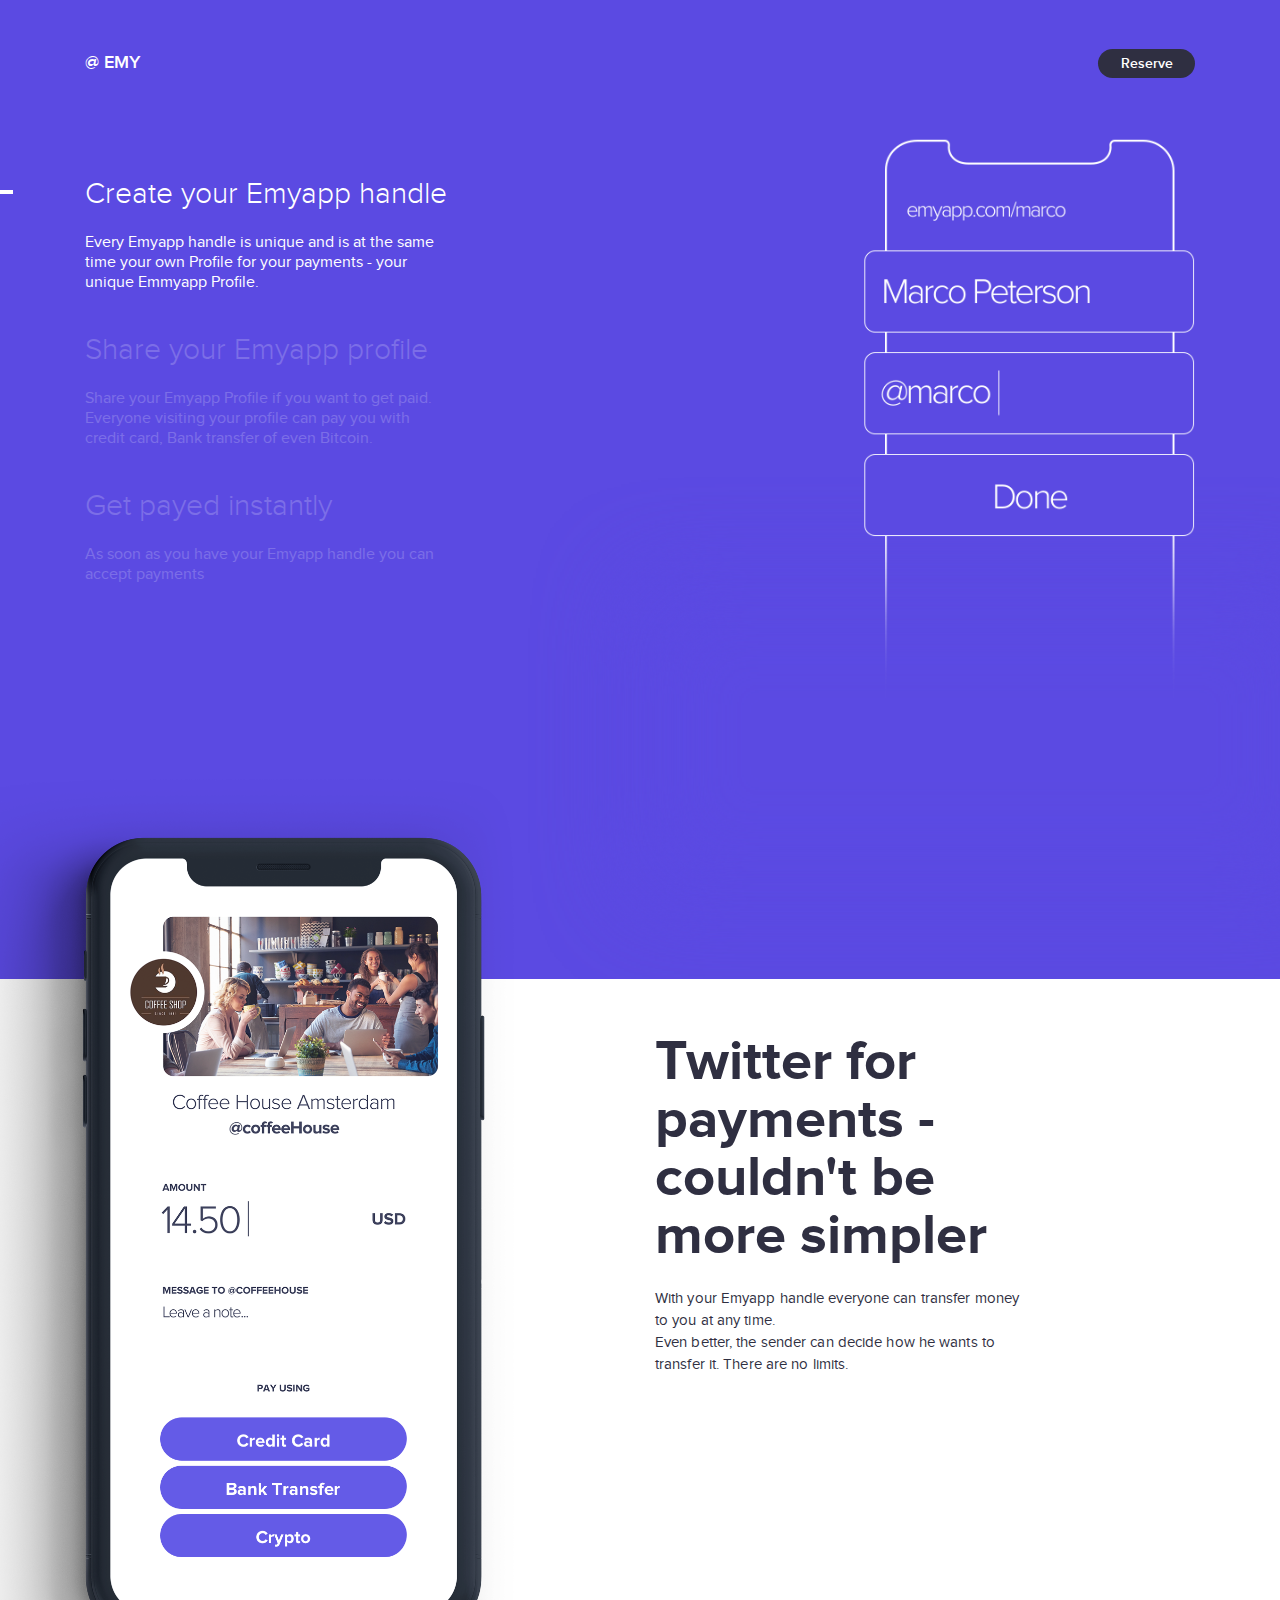
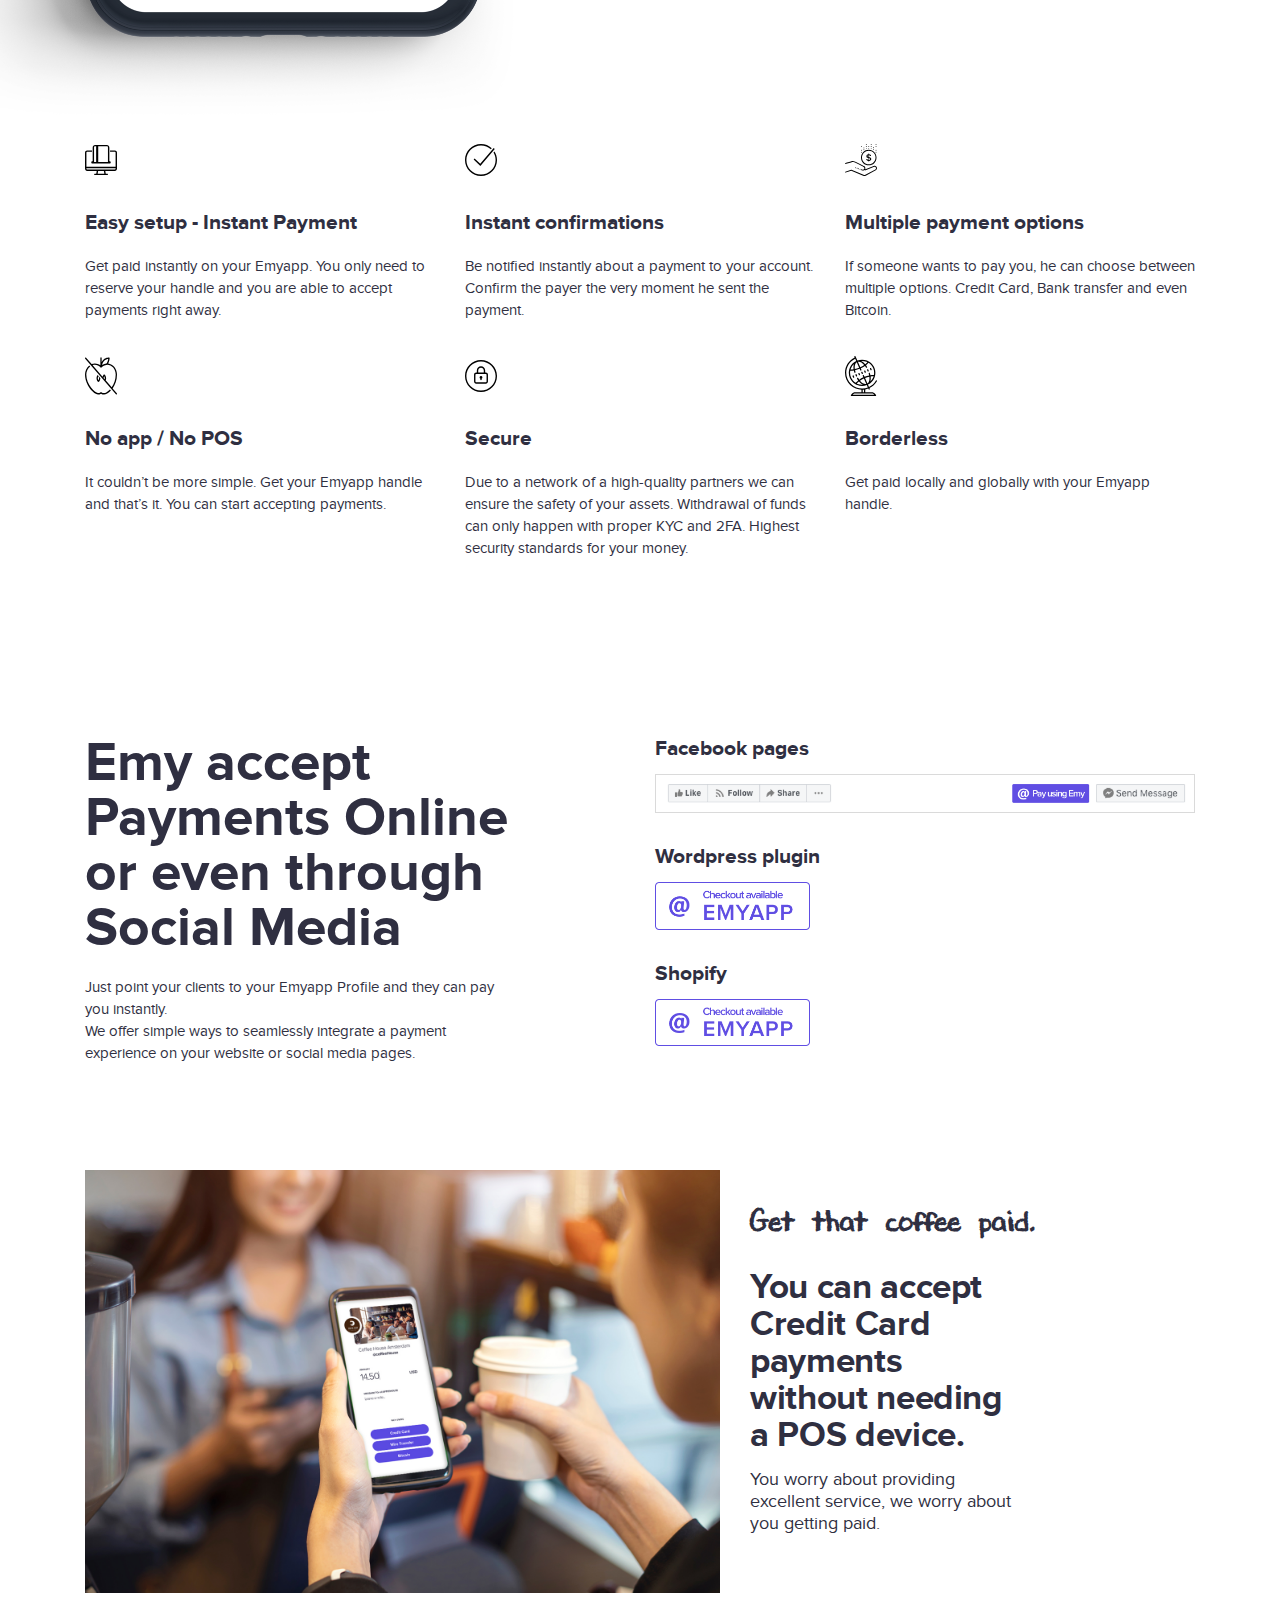
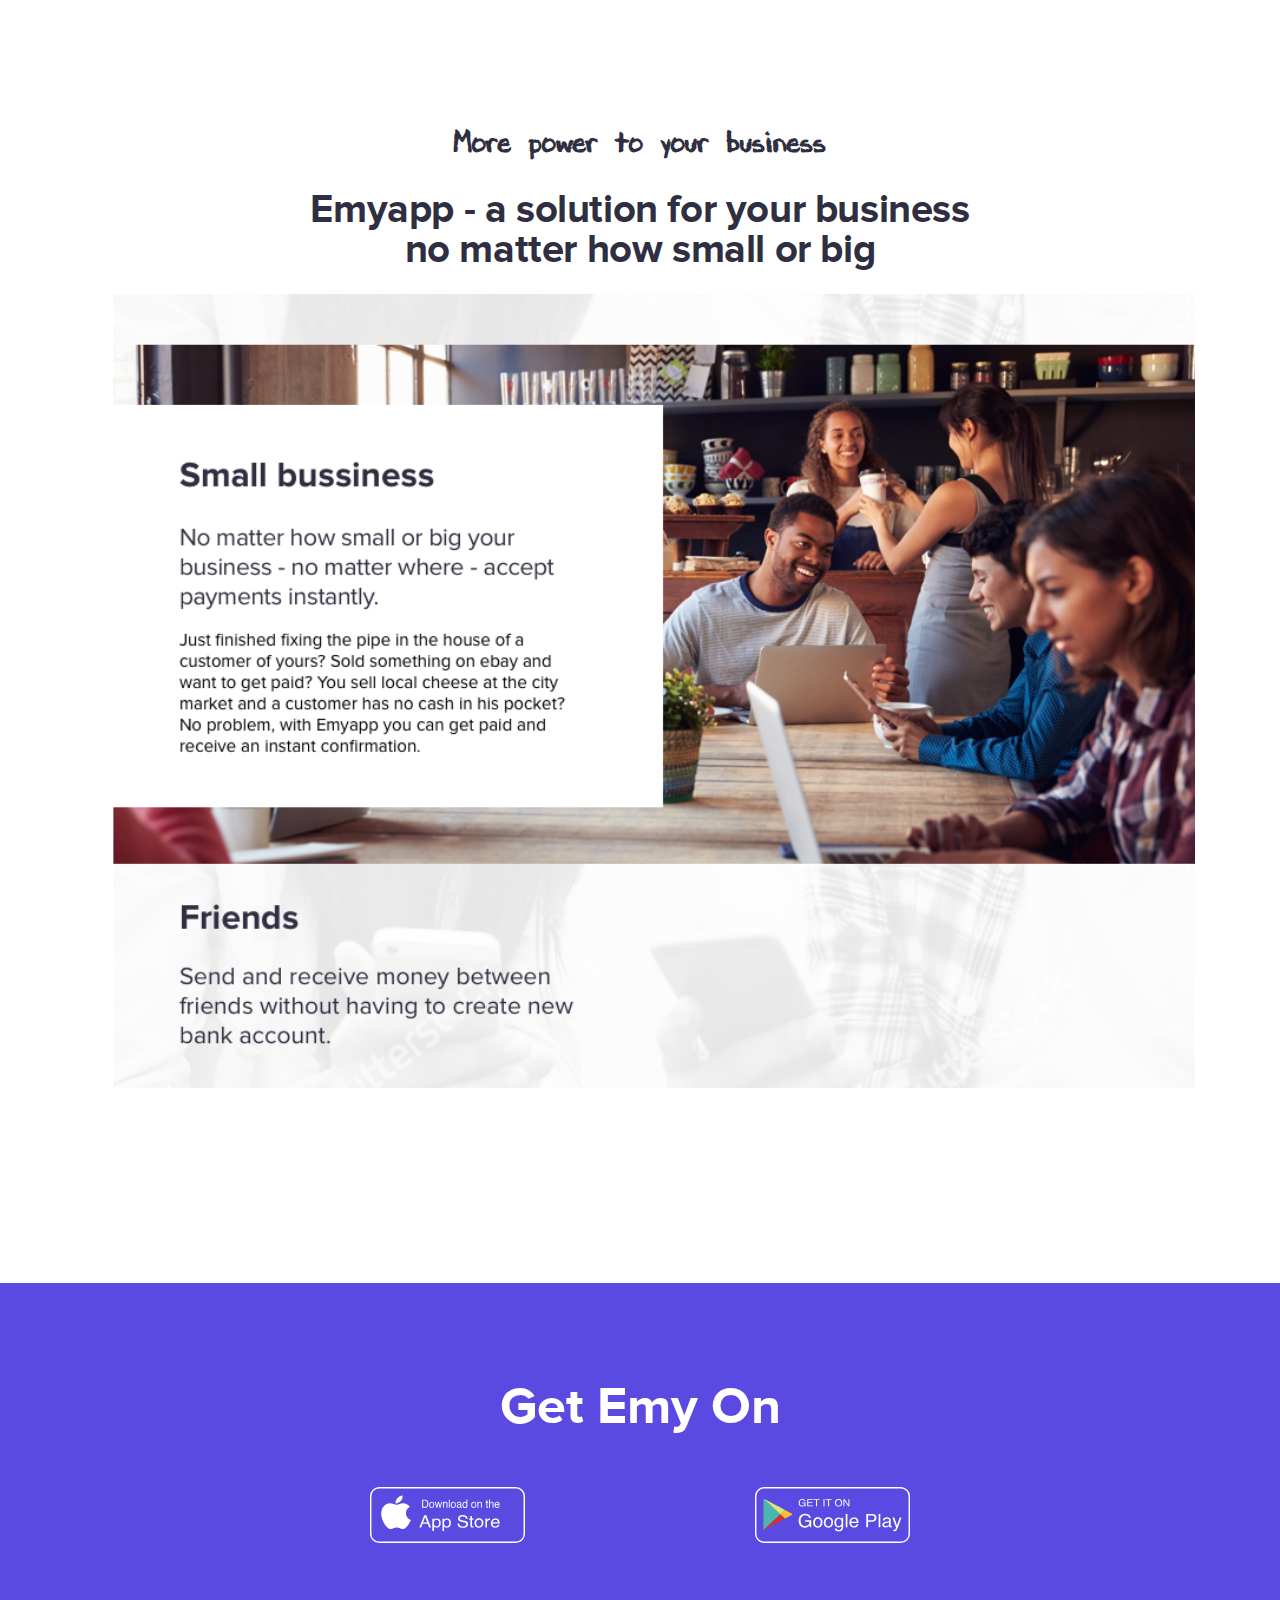
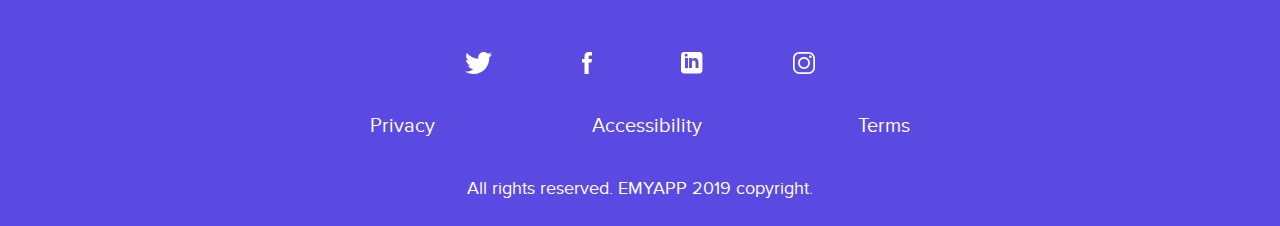
==== main.html @ 805369b5 "init" ====
<!DOCTYPE html>
<html lang="en">
  <head>
    <meta charset="UTF-8" />
    <meta name="viewport" content="width=device-width, initial-scale=1.0" />
    <meta http-equiv="X-UA-Compatible" content="ie=edge" />
    <title>Document</title>
    <link rel="stylesheet" href="./assets/css/bootstrap.min.css" />
    <link rel="stylesheet" href="./assets/css/style.css" />
  </head>

  <body>
    <!-- slider-section -->
    <section class="container-fluid slider-section">
      <div class="container screens">
        <div class="row ">
          <div class="col-12 index-nav">
            <h5>@ EMY</h5>
            <a href="./signup.html" class="reserve-index-btn">Reserve</a>
          </div>
        </div>
        <!-- small screen -->
        <div class="row screen-2 d-flex d-md-none">
          <div class="col-12">
            <div class="text-box box-active">
              <h2>Share your Emyapp profile</h2>
              <p>
                Share your Emyapp Profile if you want to get paid. Everyone
                visiting your profile can pay you with credit card, Bank
                transfer of even Bitcoin.
              </p>
            </div>
            <div class="col-8 offset-2 small-img">
              <img
                src="./assets/media/tablet/images/landigpage_3.png"
                alt="emy phone"
              />
            </div>
            <div class="text-box img-divider">
              <h2>Get payed instantly</h2>
              <p>
                As soon as you have your Emyapp handle you can accept payments
              </p>
            </div>
          </div>
        </div>
        <!-- large screen -->
        <div class="row screen-2 d-none d-md-flex">
          <div class="col-md-8 col-lg-7">
            <div class="text-box box-active">
              <h2>Create your Emyapp handle</h2>
              <p>
                Every Emyapp handle is unique and is at the same time your own
                Profile for your payments - your unique Emmyapp Profile.
              </p>
            </div>
            <div class="text-box">
              <h2>Share your Emyapp profile</h2>
              <p>
                Share your Emyapp Profile if you want to get paid. Everyone
                visiting your profile can pay you with credit card, Bank
                transfer of even Bitcoin.
              </p>
            </div>
            <div class="text-box">
              <h2>Get payed instantly</h2>
              <p>
                As soon as you have your Emyapp handle you can accept payments
              </p>
            </div>
          </div>
          <div class="col-md-4 col-lg-5">
            <!-- src="./assets/media/desktop/images/landingpage_6.png"  992px-->
            <picture>
              <source
                srcset="./assets/media/tablet/images/landigpage_3.png"
                media="(max-width: 922px)"
              />
              <img
                class="img-fluid"
                src="./assets/media/desktop/images/landingpage_3.png"
                alt="emy phone"
              />
            </picture>
          </div>
        </div>
      </div>
    </section>
    <!-- twitter-payments -->
    <section class="container twitter-payments">
      <div class="row">
        <div class="col-12 col-sm-3 offset-sm-5  col-lg-6 offset-lg-6">
          <h2>Twitter for payments - couldn't be more simpler</h2>
        </div>
      </div>
      <div class="row">
        <!-- <div class="col-4 col-md-3  col-lg-6"> -->
        <div class="col-4 col-sm-5  col-lg-6">
          <!-- <img src="./assets/media/mobile/images/mobile.png" alt="" sizes="" srcset=""> -->

          <picture>
            <source
              srcset="./assets/media/mobile/images/mobile.png"
              media="(max-width: 576px)"
            />
            <source
              srcset="./assets/media/tablet/images/mobile.png "
              media="(max-width: 922px)"
            />
            <img
              src="./assets/media/desktop/images/mobile.png"
              alt="mobile phone"
            />
          </picture>
        </div>
        <!-- <div class="col-8 col-sm-3  col-lg-5"> -->
        <div class="col-8 col-sm-5  col-lg-5">
          <p>
            With your Emyapp handle everyone can transfer money to you at any
            time. <br />
            Even better, the sender can decide how he wants to transfer it.
            There are no limits.
          </p>
        </div>
      </div>
    </section>
    <!-- icons-section -->
    <section class="container icons-section">
      <div class="row">
        <div class="col-12 col-md-6 col-lg-4 icons-box">
          <img
            src="./assets/media/mobile/icons/icons8-online_payment.svg"
            alt=""
          />
          <h3>Easy setup - Instant Payment</h3>
          <p>
            Get paid instantly on your Emyapp. You only need to reserve your
            handle and you are able to accept payments right away.
          </p>
        </div>

        <div class="col-12 col-md-6 col-lg-4 icons-box">
          <img src="./assets/media/mobile/icons/icons8-checked.svg" alt="" />
          <h3>Instant confirmations</h3>
          <p>
            Be notified instantly about a payment to your account. Confirm the
            payer the very moment he sent the payment.
          </p>
        </div>

        <div class="col-12 col-md-6 col-lg-4 icons-box">
          <img
            src="./assets/media/mobile/icons/icons8-receive_change.svg"
            alt=""
          />
          <h3>Multiple payment options</h3>
          <p>
            If someone wants to pay you, he can choose between multiple options.
            Credit Card, Bank transfer and even Bitcoin.
          </p>
        </div>

        <div class="col-12 col-md-6 col-lg-4 icons-box">
          <img src="./assets/media/mobile/icons/icons8-no_apple.svg" alt="" />
          <h3>No app / No POS</h3>
          <p>
            It couldn’t be more simple. Get your Emyapp handle and that’s it.
            You can start accepting payments.
          </p>
        </div>

        <div class="col-12 col-md-6 col-lg-4 icons-box">
          <img src="./assets/media/mobile/icons/icons8-private2.svg" alt="" />
          <h3>Secure</h3>
          <p>
            Due to a network of a high-quality partners we can ensure the safety
            of your assets. Withdrawal of funds can only happen with proper KYC
            and 2FA. Highest security standards for your money.
          </p>
        </div>

        <div class="col-12 col-md-6 col-lg-4 icons-box">
          <img
            src="./assets/media/mobile/icons/icons8-geography_filled.svg"
            alt=""
          />
          <h3>Borderless</h3>
          <p>
            Get paid locally and globally with your Emyapp handle.
          </p>
        </div>
      </div>
    </section>
    <!-- online-payments -->
    <section class="container online-payments">
      <div class="row">
        <div class="col-12 col-sm-6">
          <h2>Emy accept Payments Online or even through Social Media</h2>
          <p>
            Just point your clients to your Emyapp Profile and they can pay you
            instantly.<br />
            We offer simple ways to seamlessly integrate a payment experience on
            your website or social media pages.
          </p>
        </div>
        <div class="col-12 col-sm-6">
          <h3>Facebook pages</h3>
          <picture>
            <source
              srcset="./assets/media/mobile/images/facebook-pages.png"
              media="(max-width: 576px)"
            />
            <source
              srcset="./assets/media/tablet/images/facebook-pages.png"
              media="(max-width: 922px)"
            />
            <img
              class="img-fluid"
              src="./assets/media/desktop/images/facebook-pages.png"
              alt="emmyapp facebook"
            />
          </picture>
          <h3>Wordpress plugin</h3>
          <img
            class="emyapp-checkout"
            src="./assets/media/mobile/icons/EMYAPP.png"
            alt="emyapp checkout available"
          />
          <h3>Shopify</h3>
          <img
            class="emyapp-checkout"
            src="./assets/media/mobile/icons/EMYAPP.png"
            alt="emyapp checkout available"
          />
        </div>
      </div>
    </section>
    <!-- pay-coffee -->
    <section class="container pay-coffee">
      <div class="row">
        <div class="col-12 col-md-7 order-2">
          <picture>
            <source
              srcset="./assets/media/mobile/images/get_that_coffee_paid.png"
              media="(max-width: 576px)"
            />
            <source
              srcset="./assets/media/tablet/images/get_coffee_paid.png"
              media="(max-width: 922px)"
            />
            <img
              src="./assets/media/desktop/images/get_coffee_paid.png"
              alt="mobile phone"
            />
          </picture>
        </div>
        <div class="col-12 col-md-5 d-flex order-md-2">
          <span>
            <h4>Get that coffee paid.</h4>
            <h2>
              You can accept Credit Card payments without needing a POS device.
            </h2>
            <p>
              You worry about providing excellent service, we worry about you
              getting paid.
            </p>
          </span>
        </div>
      </div>
    </section>
    <!-- business-solution -->
    <section class="container business-solution">
      <div class="row">
        <div class="col-12">
          <h4>More power to your business</h4>
          <h2>
            Emyapp - a solution for your<span> business </span>no matter how
            small or big
          </h2>

          <picture>
            <source
              srcset="./assets/media/mobile/images/friends.png"
              media="(max-width: 576px)"
            />
            <source
              srcset="./assets/media/tablet/images/friends.png "
              media="(max-width: 922px)"
            />
            <img
              src="./assets/media/desktop/images/friends.png"
              alt="business solution"
            />
          </picture>
        </div>
      </div>
    </section>
    <!-- footer -->
    <footer class="container-fluid">
      <div class="container">
        <div class="row justify-content-center">
          <h3>Get Emy On</h3>
        </div>

        <div class="row">
          <div
            class="col-12 col-sm-6 offset-sm-3 d-flex justify-content-between store-icons"
          >
            <a href="#"
              ><img
                src="./assets/media/mobile/icons/app_store.svg"
                alt="app store"
              />
            </a>
            <a href="">
              <img
                src="./assets/media/mobile/icons/google_play.svg"
                alt="app store"
              />
            </a>
          </div>
        </div>

        <div class="row">
          <div
            class="col-8 offset-2 col-sm-4 offset-sm-4 d-flex justify-content-between social-icons"
          >
            <a href="#">
              <img
                src="./assets/media/mobile/icons/icons8-twitter.svg"
                alt="twitter"
              />
            </a>
            <a href="#">
              <img
                src="./assets/media/mobile/icons/icons8-facebook.svg"
                alt="facebook"
              />
            </a>
            <a href="#">
              <img
                src="./assets/media/mobile/icons/icons8-linkedin.svg"
                alt="linkedin"
              />
            </a>
            <a href="#">
              <img
                src="./assets/media/mobile/icons/icons8-instagram_new.svg"
                alt="instagram"
              />
            </a>
          </div>
        </div>

        <div class="row">
          <div
            class="col-12 col-sm-6 offset-sm-3 d-flex justify-content-between privacy-terms"
          >
            <a href="#">Privacy</a>
            <a href="#">Accessibility</a>
            <a href="#">Terms</a>
          </div>
        </div>

        <div class="row justify-content-center">
          <p>All rights reserved. EMYAPP 2019 copyright.</p>
        </div>
      </div>
    </footer>
    <script
      src="https://code.jquery.com/jquery-3.4.0.min.js"
      integrity="sha256-BJeo0qm959uMBGb65z40ejJYGSgR7REI4+CW1fNKwOg="
      crossorigin="anonymous"
    ></script>
    <script src="./assets/js/bootstrap.min.js"></script>
    <!-- <script src="./assets/js/main.js"></script> -->
  </body>
</html>
---- assets/css/style.css ----
@import url(../fonts/fonts-all/fonts.css);
@import url(../fonts/icon-fonts/icons.css);
*,
*::after,
*::before {
  padding: 0;
  margin: 0;
  box-sizing: border-box; }

p,
h2,
h3,
h4 {
  padding: 0;
  margin: 0; }

html {
  font-size: 62.5%; }

body {
  font-family: "proxima_nova", Arial, sans-serif;
  color: #2F2F41; }

input:focus,
select:focus,
textarea:focus,
button:focus {
  outline: none; }

h1 {
  font-weight: bold; }

h2 {
  font-size: 2.4rem;
  font-weight: bold;
  line-height: 2.6rem; }

h4 {
  font-family: "djb_chalk_it_up";
  font-size: 2rem;
  line-height: 2.8rem;
  text-align: center;
  margin-bottom: 2rem;
  font-weight: bold; }

h5 {
  font-weight: bold; }

a {
  color: #ffffff;
  transition: 0.3s ease-in-out; }
  a:hover {
    text-decoration: none;
    color: #2F2F41; }

.slider-section {
  background-color: #5B4AE2;
  overflow: hidden; }
  .slider-section .index-nav {
    display: flex;
    justify-content: space-between;
    align-items: baseline; }
  .slider-section .reserve-index-btn {
    height: 2.5rem;
    width: 9.5rem;
    display: flex;
    font-size: 1.4rem;
    font-weight: 500;
    line-height: 1.7rem;
    padding: 0.4rem 2.2rem;
    border-radius: 3.4rem;
    background-color: #2F2F41;
    transition: 0.3s ease-in-out; }
    .slider-section .reserve-index-btn:hover {
      color: #2F2F41;
      background-color: #ffffff;
      transform: scale(1.1);
      -webkit-box-shadow: 5px 5px 5px 0px rgba(0, 0, 0, 0.75);
      -moz-box-shadow: 5px 5px 5px 0px rgba(0, 0, 0, 0.75);
      box-shadow: 5px 5px 5px 0px rgba(0, 0, 0, 0.75); }
  .slider-section .screens .screen-2 {
    padding-top: 9.4rem;
    padding-bottom: 12.6rem; }
    .slider-section .screens .screen-2 .small-img img {
      transform: scale(1.5) translateY(7rem) translateX(-20%); }

.twitter-payments {
  padding-top: 3.4rem;
  padding-bottom: 8.1rem; }
  .twitter-payments h2 {
    width: 27.8rem;
    padding-bottom: 1.8rem; }
  .twitter-payments img {
    width: 100%;
    height: auto; }
  .twitter-payments p {
    width: 16.8rem;
    font-size: 1.4rem;
    letter-spacing: 0.1px;
    line-height: 1.8rem; }

.icons-section {
  margin-bottom: 8rem; }
  .icons-section .icons-box {
    display: flex;
    flex-flow: row wrap; }
    .icons-section .icons-box img {
      width: 3.2rem;
      height: auto;
      margin-right: 16px; }
    .icons-section .icons-box h3 {
      display: flex;
      align-items: center;
      font-size: 1.6rem;
      font-weight: bold; }
    .icons-section .icons-box p {
      font-size: 1.4rem;
      line-height: 1.8rem;
      margin-top: 2rem;
      margin-bottom: 3rem; }

.online-payments {
  margin-bottom: 12.3rem; }
  .online-payments h2 {
    width: 27.8rem;
    margin-bottom: 1.8rem; }
  .online-payments p {
    width: 27.8rem;
    font-size: 1.4rem;
    line-height: 1.8rem;
    margin-bottom: 2.6rem; }
  .online-payments h3 {
    margin-bottom: 1.3rem;
    font-weight: bold; }
  .online-payments img:nth-of-type(1) {
    margin-bottom: 3.1rem; }
  .online-payments .emyapp-checkout {
    width: 13.3rem; }

.pay-coffee {
  margin-bottom: 7.5rem; }
  .pay-coffee h2 {
    width: 27.8rem;
    text-align: center;
    font-size: 1.8rem;
    line-height: 2.3rem;
    margin-bottom: 1.5rem;
    letter-spacing: -0.18px; }
  .pay-coffee p {
    width: 27.8rem;
    text-align: center;
    font-size: 1.4rem;
    line-height: 1.7rem;
    margin-bottom: 2.6rem; }
  .pay-coffee span {
    display: flex;
    flex-direction: column;
    align-items: center;
    justify-content: center;
    width: 100%; }
  .pay-coffee img {
    width: 100%;
    height: auto; }

.business-solution {
  overflow: hidden;
  margin-bottom: 7.8rem; }
  .business-solution.container {
    padding-right: 0;
    padding-left: 0; }
  .business-solution.col-12 {
    padding-right: 0; }
  .business-solution img {
    width: 100%;
    height: auto; }
  .business-solution h4 {
    text-align: center; }
  .business-solution h2 {
    max-width: 27.7rem;
    font-size: 1.8rem;
    font-weight: bold;
    letter-spacing: -0.18px;
    line-height: 2.3rem;
    text-align: center;
    margin: auto;
    margin-bottom: 2.4rem; }
    .business-solution h2 span {
      display: block; }

footer {
  background-color: #5B4AE2;
  padding-top: 2rem;
  padding-bottom: 1.7rem; }
  footer h3 {
    color: #ffffff;
    font-size: 2.5rem;
    font-weight: bold;
    line-height: 3rem;
    text-align: center;
    margin-bottom: 2.5rem; }
  footer .store-icons {
    margin-bottom: 5rem; }
    footer .store-icons img {
      width: 11rem;
      transition: 0.3s ease-in-out; }
      footer .store-icons img:hover {
        transform: scale(1.1);
        -webkit-box-shadow: 10px 10px 10px 0px rgba(0, 0, 0, 0.75);
        -moz-box-shadow: 10px 10px 10px 0px rgba(0, 0, 0, 0.75);
        box-shadow: 10px 10px 10px 0px rgba(0, 0, 0, 0.75);
        border-radius: 9%; }
  footer .social-icons {
    margin-bottom: 2rem; }
    footer .social-icons img {
      height: 1.7rem;
      transition: 0.3s ease-in-out; }
      footer .social-icons img:hover {
        transform: scale(1.3); }
  footer .privacy-terms {
    margin-bottom: 2.3rem;
    font-size: 1.2rem;
    line-height: 1.5rem; }
  footer p {
    color: #ffffff;
    font-size: 1.2rem;
    line-height: 1.5rem; }

.success-back-color {
  background-color: #5B4AE2; }

.white-stripes {
  position: relative; }

.signup-section h2 {
  font-size: 2.5rem;
  letter-spacing: -0.34px;
  line-height: 3rem;
  font-weight: 300; }
.signup-section .left-signup {
  display: flex;
  flex-direction: column;
  color: #ffffff;
  min-height: 100vh;
  padding-top: 5rem; }
  .signup-section .left-signup h1 {
    font-size: 4.2rem;
    line-height: 5rem;
    margin-bottom: 3rem; }
  .signup-section .left-signup h5 {
    font-size: 1.8rem;
    font-weight: bold;
    line-height: 2.2rem; }
.signup-section .right-signup {
  display: flex;
  flex-direction: column;
  text-align: center;
  min-height: 100vh;
  justify-content: center; }
  .signup-section .right-signup h2 {
    margin-bottom: 4.9rem; }
  .signup-section .right-signup a {
    color: #6043EB; }
  .signup-section .right-signup .signup-terms {
    font-size: 1.4rem;
    line-height: 1.7rem;
    margin-top: 3rem;
    margin-bottom: 5.5rem; }
  .signup-section .right-signup button {
    width: 100%;
    padding-top: 1.3rem;
    padding-bottom: 1.3rem;
    border-radius: 30px;
    background-color: #5B4AE2;
    box-shadow: -1px 2px 5px 0 rgba(142, 142, 142, 0.5);
    color: #F8F8F8;
    font-size: 2rem;
    font-weight: 500;
    letter-spacing: -0.27px;
    line-height: 2.4rem;
    border: none; }
    .signup-section .right-signup button:focus {
      outline: 0; }
  .signup-section .right-signup .input-box {
    position: relative; }
    .signup-section .right-signup .input-box input {
      font-size: 1.8rem;
      width: 100%;
      margin-top: 3.3rem;
      border-width: 0.1rem;
      border-top: none;
      border-left: none;
      border-right: none;
      border-color: #B9B9B9;
      padding-left: 40px;
      color: #2F2F41; }
      .signup-section .right-signup .input-box input::placeholder {
        color: #B9B9B9; }
      .signup-section .right-signup .input-box input:focus {
        border-color: #5B4AE2; }
        .signup-section .right-signup .input-box input:focus + i {
          color: #5B4AE2; }
        .signup-section .right-signup .input-box input:focus:invalid {
          border-color: #E14141; }
          .signup-section .right-signup .input-box input:focus:invalid + i {
            color: #E14141; }
    .signup-section .right-signup .input-box i {
      font-size: 2rem;
      position: absolute;
      color: #B9B9B9;
      top: 3.5rem;
      left: 0.4rem; }
    .signup-section .right-signup .input-box .validation-alert {
      align-self: start;
      display: flex;
      color: #E14141;
      font-size: 1rem;
      letter-spacing: -0.14px;
      line-height: 1.2rem; }
    .signup-section .right-signup .input-box .floating-label {
      transform: translateY(-40px);
      left: 40px;
      position: absolute;
      transition: all .3s;
      color: #B9B9B9; }
    .signup-section .right-signup .input-box input:placeholder-shown ~ label {
      opacity: 1;
      visibility: hidden;
      transform: translateY(-20px); }
.signup-section .signup-success {
  color: #ffffff; }
  .signup-section .signup-success .icon-checked {
    font-size: 8.4rem; }
  .signup-section .signup-success h2 {
    font-size: 2.2rem;
    font-weight: 400;
    letter-spacing: -0.3px;
    line-height: 2.6rem;
    margin-top: 4.3rem;
    margin-bottom: 14rem; }
    .signup-section .signup-success h2 span {
      display: inline-block;
      font-weight: bold;
      margin-top: 1rem; }
  .signup-section .signup-success a {
    display: block;
    color: #ffffff;
    font-size: 1.8rem;
    font-weight: 300;
    line-height: 2.6rem; }

.background-color-dark {
  background-color: #5B4AE2; }

.full-screen {
  min-height: 100vh; }

.screens .box-active {
  opacity: 1 !important; }
  .screens .box-active h2 {
    position: relative; }
    .screens .box-active h2:before {
      content: "";
      position: absolute;
      height: 0.4rem;
      width: 3.3rem;
      background-color: #ffffff;
      bottom: 50%;
      left: -10.5rem; }
.screens h5 {
  color: #ffffff;
  font-size: 1.4rem;
  font-weight: 500;
  line-height: 1.7rem;
  padding-top: 4rem; }
.screens .screen-1 {
  display: flex;
  flex-direction: column;
  color: #ffffff; }
  .screens .screen-1 h2 {
    font-size: 2.2rem;
    font-weight: 500;
    line-height: 3.6rem;
    margin-top: 10.5rem; }
  .screens .screen-1 h3 {
    font-weight: 300;
    font-size: 1.2rem;
    line-height: 1.5rem;
    margin-top: 1.3rem; }
  .screens .screen-1 p {
    font-size: 1.6rem;
    letter-spacing: -0.22px;
    line-height: 2.2rem;
    margin-top: 12rem; }
    .screens .screen-1 p span {
      font-weight: 500; }
  .screens .screen-1 .yourhandle {
    position: relative;
    display: flex;
    align-content: center;
    height: 44px;
    width: 90%;
    /* fallback */
    width: calc(100% - 5rem);
    border: 1px solid rgba(255, 255, 255, 0.3);
    border-radius: 1.2rem;
    margin-top: 6rem; }
    .screens .screen-1 .yourhandle label {
      font-size: 2.6rem;
      font-weight: 500;
      line-height: 4.3rem;
      padding-left: 2rem;
      position: relative; }
      .screens .screen-1 .yourhandle label:after {
        content: "";
        position: absolute;
        top: 20%;
        right: -1rem;
        height: 2.5rem;
        width: 0.05rem;
        background-color: #ffffff; }
    .screens .screen-1 .yourhandle input {
      margin-left: 2.5rem;
      color: #ffffff;
      background-color: transparent;
      width: 55%;
      border: none;
      font-size: 2.4rem; }
    .screens .screen-1 .yourhandle ::-webkit-input-placeholder {
      color: #ffffff;
      opacity: 0.1; }
    .screens .screen-1 .yourhandle ::-moz-placeholder {
      color: #ffffff;
      opacity: 0.1; }
    .screens .screen-1 .yourhandle :-ms-input-placeholder {
      color: #ffffff;
      opacity: 0.1; }
    .screens .screen-1 .yourhandle :-moz-placeholder {
      color: #ffffff;
      opacity: 0.1; }
  .screens .screen-1 #reserve-btn {
    position: absolute;
    right: -3rem;
    top: 24%;
    display: flex;
    justify-content: center;
    align-items: center;
    height: 22px;
    width: 70px;
    border-radius: 34px;
    background-color: #2F2F41;
    opacity: 1 !important;
    border: none;
    color: #ffffff;
    font-size: 1rem;
    font-weight: 500;
    line-height: 1.2rem;
    transition: 0.3s ease-in-out; }
    .screens .screen-1 #reserve-btn:hover {
      color: #2F2F41;
      background-color: #ffffff; }
    .screens .screen-1 #reserve-btn i {
      font-size: 5px;
      padding-left: 5px; }
.screens .screen-2 {
  color: #ffffff;
  padding-top: 16rem;
  align-content: center;
  justify-content: center;
  height: 100vh; }
  .screens .screen-2 .text-box {
    opacity: 0.2; }
    .screens .screen-2 .text-box + .text-box {
      margin-top: 3rem; }
  .screens .screen-2 h2 {
    font-size: 2rem;
    font-weight: 300;
    line-height: 2.4rem; }
  .screens .screen-2 p {
    font-size: 1.4rem;
    line-height: 1.8rem;
    margin-top: 2rem; }
  .screens .screen-2 img {
    width: 100%;
    height: auto;
    transform: scale(1.5) translateY(7rem); }
  .screens .screen-2 .img-divider {
    padding-top: 4rem; }

/* Small devices (landscape phones, 576px and up) */
@media (min-width: 576px) {
  h2 {
    font-size: 3.6rem; }

  .slider-section .screens .screen-2 .small-img img {
    padding-top: 4rem; }

  .twitter-payments {
    padding-top: 5.4rem;
    padding-bottom: 10.4rem; }
    .twitter-payments h2 {
      width: 24.1rem;
      line-height: 3.6rem;
      padding-bottom: 2.2rem; }
    .twitter-payments p {
      width: 24.1rem;
      line-height: 1.9rem; }
    .twitter-payments img {
      position: absolute;
      bottom: 2rem;
      left: -11%; }

  .online-payments {
    margin-bottom: 12.3rem; }
    .online-payments h2 {
      line-height: 3.8rem;
      margin-bottom: 1.5rem;
      width: fit-content; }
    .online-payments p {
      line-height: 3.1rem;
      width: fit-content; }
    .online-payments h3 {
      font-size: 2.1rem;
      line-height: 2.5rem; }

  .business-solution {
    margin-bottom: 13.5rem; }
    .business-solution.container {
      padding-right: 15px;
      padding-left: 15px; }
    .business-solution.col-12 {
      padding-right: 15px; }
    .business-solution h2 span {
      display: initial; }

  footer {
    padding-top: 4rem;
    padding-bottom: 3rem; }
    footer h3 {
      font-size: 4.2rem;
      line-height: 5rem;
      margin-bottom: 2.7rem; }
    footer .store-icons {
      margin-bottom: 7rem; }
      footer .store-icons img {
        width: 12.5rem; }
    footer .social-icons {
      margin-bottom: 3rem; }
      footer .social-icons img {
        height: 1.9rem; }
    footer .privacy-terms {
      margin-bottom: 3rem;
      font-size: 1.6rem;
      line-height: 2rem; }
    footer p {
      font-size: 1.4rem;
      line-height: 1.7rem; } }
/* Medium devices (tablets, 768px and up) */
@media (min-width: 768px) {
  h4 {
    font-size: 2rem;
    line-height: 2.8rem;
    margin-bottom: 3rem;
    text-align: left; }

  .success-back-color {
    background-color: #ffffff; }

  .white-stripes {
    background: linear-gradient(to left, #ffffff 60%, #5B4AE2 40%); }

  .slider-section .reserve-index-btn {
    height: 2.9rem;
    width: 9.7rem;
    font-weight: 500;
    padding: 0.6rem 2.3rem;
    border-radius: 3.4rem;
    background-color: #2F2F41; }
    .slider-section .reserve-index-btn:hover {
      color: #2F2F41;
      background-color: #ffffff; }
  .slider-section .screens .screen-2 {
    padding-top: 12.8rem;
    padding-bottom: 40.2rem; }

  .twitter-payments img {
    bottom: -7rem; }

  .icons-section {
    margin-bottom: 14.7rem; }
    .icons-section .icons-box {
      flex-flow: column nowrap; }
      .icons-section .icons-box img {
        height: 50px;
        margin-bottom: 2.5rem; }
      .icons-section .icons-box h3 {
        font-size: 2rem;
        line-height: 2.4rem; }
      .icons-section .icons-box p {
        line-height: 1.9rem; }

  .online-payments h2 {
    width: 30.3rem; }
  .online-payments p {
    width: 30.3rem; }

  .pay-coffee {
    margin-bottom: 13rem; }
    .pay-coffee p {
      font-size: 1.4rem;
      line-height: 1.7rem;
      text-align: left; }
    .pay-coffee h2 {
      font-size: 3rem;
      font-weight: bold;
      letter-spacing: -0.3px;
      line-height: 3rem;
      text-align: left; }
    .pay-coffee span {
      align-items: start; }

  .business-solution h2 {
    max-width: 50rem;
    font-size: 3rem;
    letter-spacing: -0.3px;
    line-height: 3rem; }

  .signup-section .right-signup h2 {
    text-align: left; }
  .signup-section .signup-success {
    display: flex;
    flex-direction: column;
    align-items: flex-start; }
    .signup-section .signup-success .icon-checked {
      font-size: 9.6rem;
      color: #5B4AE2; }
    .signup-section .signup-success .icon-arrow {
      color: #5B4AE2; }
    .signup-section .signup-success h2 {
      color: #5B4AE2;
      font-size: 3rem;
      font-weight: 300;
      letter-spacing: -2.07px;
      line-height: 3.6rem;
      margin-top: 4.3rem;
      margin-bottom: 8rem; }
    .signup-section .signup-success a {
      color: #2F2F41;
      line-height: 2.4rem;
      text-align: left; }
      .signup-section .signup-success a:hover {
        color: #5B4AE2;
        cursor: pointer; }

  .screens h5 {
    font-size: 1.8rem;
    line-height: 2.2rem;
    padding-top: 5.2rem; }
  .screens .screen-1 h2 {
    position: relative;
    font-size: 3rem;
    line-height: 3.6rem;
    margin-top: 12.8rem; }
    .screens .screen-1 h2:before {
      content: "";
      position: absolute;
      height: 0.4rem;
      width: 3.3rem;
      background-color: #ffffff;
      bottom: 50%;
      left: -10.5rem; }
  .screens .screen-1 h3 {
    font-size: 1.4rem;
    line-height: 1.7rem;
    margin-top: 1.5rem; }
  .screens .screen-1 p {
    font-size: 2rem;
    line-height: 4.8rem;
    margin-top: 7.9rem; }
  .screens .screen-1 .yourhandle {
    height: 8.9rem;
    max-width: 58.3rem;
    margin-top: 6rem;
    border-radius: 1.2rem; }
    .screens .screen-1 .yourhandle label {
      font-size: 4.5rem;
      font-weight: 500;
      line-height: 8.9rem;
      padding-left: 3rem; }
      .screens .screen-1 .yourhandle label:after {
        content: "";
        position: absolute;
        top: 25%;
        right: -1.5rem;
        height: 4.7rem;
        width: 0.1rem; }
    .screens .screen-1 .yourhandle input {
      margin-left: 2.5rem;
      width: 65%;
      font-size: 5rem;
      line-height: 6.1rem;
      letter-spacing: -3.45px;
      font-weight: 300; }
  .screens .screen-1 #reserve-btn {
    right: -5rem;
    top: 14%;
    height: 4.5rem;
    width: 14.8rem;
    font-size: 1.6rem;
    font-weight: 500;
    line-height: 4.5rem;
    box-sizing: content-box;
    border: 1rem solid #5B4AE2; }
    .screens .screen-1 #reserve-btn i {
      font-size: 1.1rem;
      padding-left: 0.7rem; }
  .screens .screen-2 {
    padding-top: 0; }
    .screens .screen-2 .text-box {
      opacity: 0.2; }
      .screens .screen-2 .text-box + .text-box {
        margin-top: 4rem; }
    .screens .screen-2 h2 {
      max-width: 37.4rem;
      font-size: 3rem;
      font-weight: 300;
      line-height: 3.6rem; }
    .screens .screen-2 p {
      max-width: 35.6rem;
      font-size: 1.6rem;
      line-height: 2rem;
      margin-top: 2rem; }
    .screens .screen-2 img {
      transform: scale(2.5) translateY(9rem) translateX(-4.5rem); } }
@media (min-width: 921px) {
  .screens .screen-2 img {
    transform: scale(3.5) translateY(6.4rem) translateX(-2.5rem); } }
/* Large devices (desktops, 992px and up) */
@media (min-width: 992px) {
  h2 {
    font-size: 5.6rem; }

  .screens .screen-2 img {
    transform: scale(2) translateY(9rem); }

  .twitter-payments {
    padding-bottom: 27rem; }
    .twitter-payments h2 {
      width: 38rem;
      line-height: 5.8rem; }
    .twitter-payments p {
      width: 38rem;
      font-size: 1.5rem;
      line-height: 2.2rem; }
    .twitter-payments img {
      bottom: -23rem;
      left: -22%; }

  .icons-section {
    margin-bottom: 14.7rem; }
    .icons-section .icons-box h3 {
      font-size: 2.1rem;
      line-height: 2.5rem; }
    .icons-section .icons-box p {
      font-size: 1.5rem;
      line-height: 2.2rem; }

  .online-payments {
    margin-bottom: 8rem; }
    .online-payments h2 {
      font-size: 5.5rem;
      line-height: 5.5rem;
      width: 43rem;
      margin-bottom: 2rem; }
    .online-payments p {
      font-size: 1.5rem;
      line-height: 2.2rem;
      width: 43rem; }
    .online-payments h3 {
      font-size: 2.1rem;
      line-height: 2.5rem; }
    .online-payments .emyapp-checkout {
      width: 15.5rem; }

  .business-solution {
    margin-bottom: 19.5rem; }
    .business-solution h2 {
      max-width: 70rem;
      font-size: 4rem;
      letter-spacing: -0.4px;
      line-height: 4rem; }

  footer {
    padding-top: 9.4rem;
    padding-bottom: 2.6rem; }
    footer h3 {
      font-size: 5.2rem;
      line-height: 6.2rem;
      margin-bottom: 4.8rem; }
    footer .store-icons {
      margin-bottom: 10.9rem; }
      footer .store-icons img {
        width: 15.5rem; }
    footer .social-icons {
      margin-bottom: 4rem; }
      footer .social-icons img {
        height: 2.2rem; }
    footer .privacy-terms {
      margin-bottom: 4rem;
      font-size: 2rem;
      line-height: 2.4rem; }
    footer p {
      font-size: 1.8rem;
      line-height: 2.2rem; } }
/* Extra large devices (large desktops, 1200px and up) */
@media (min-width: 1200px) {
  h4 {
    font-size: 3rem;
    line-height: 4.18rem;
    margin-bottom: 2.5rem; }

  .twitter-payments {
    padding-bottom: 36rem; }
    .twitter-payments img {
      bottom: -34rem; }

  .pay-coffee h2 {
    font-size: 3.5rem;
    font-weight: bold;
    letter-spacing: -0.35px;
    line-height: 3.7rem; }
  .pay-coffee p {
    font-size: 1.8rem;
    line-height: 2.2rem; } }
/* Extra large devices (large desktops, 1440px and up) */
@media (min-width: 1440px) {
  .slider-section .index-nav h5 {
    font-size: 2rem;
    line-height: 2.4rem; }
  .slider-section .reserve-index-btn {
    height: 3.6rem;
    width: 13.5rem;
    font-size: 1.6rem;
    line-height: 1.9rem;
    padding: 0.9rem 3.6rem; }
  .slider-section .screens .screen-2 {
    padding-top: 19.7rem;
    padding-bottom: 31.9rem; }

  .pay-coffee {
    margin-bottom: 7rem; }
    .pay-coffee img {
      position: absolute;
      width: 58.3vw;
      left: -29%;
      max-width: 86rem; }
    .pay-coffee span {
      height: 57rem;
      align-items: center; }

  .white-stripes {
    background: linear-gradient(to left, #ffffff 51%, #5B4AE2 49%); }
    .white-stripes .bot-mask {
      background-color: #ffffff;
      height: 20vh;
      width: 50vw;
      position: absolute;
      bottom: 0;
      z-index: -1; }

  .signup-section .left-signup {
    background-image: url("../media/desktop/images/mobile_signup.png");
    background-repeat: no-repeat;
    background-position: 20% 100%;
    padding-top: 3.4rem;
    min-height: 85rem; }
    .signup-section .left-signup h1 {
      font-size: 6.2rem;
      line-height: 7.4rem;
      margin-bottom: 1rem; }
    .signup-section .left-signup h2 {
      font-size: 3.3rem;
      line-height: 4rem;
      font-weight: 300; }
    .signup-section .left-signup h5 {
      font-size: 2rem;
      line-height: 2.4rem;
      margin-bottom: 10.6rem; }
  .signup-section .signup-success .icon-checked {
    font-size: 9rem; }
  .signup-section .signup-success h2 {
    font-size: 3.3rem;
    letter-spacing: -2.28px;
    line-height: 4rem;
    margin-top: 2.3rem;
    margin-bottom: 23.7rem; }
  .signup-section .signup-success a {
    font-size: 3.2;
    line-height: 3.2rem; }

  .screens h5 {
    font-size: 2rem;
    line-height: 2.4rem;
    padding-top: 5.2rem; }
  .screens .screen-1 h2 {
    font-size: 3.5rem;
    line-height: 6.8rem;
    margin-top: 13.6rem; }
    .screens .screen-1 h2:before {
      height: 0.6rem;
      width: 17.1rem;
      left: -25rem; }
  .screens .screen-1 h3 {
    font-size: 2rem;
    line-height: 2.4rem;
    margin-top: 1rem; }
  .screens .screen-1 p {
    font-size: 2.5rem;
    letter-spacing: -0.34px;
    margin-top: 14.6rem; }
  .screens .screen-1 .yourhandle {
    height: 13.3rem;
    max-width: 88.3rem;
    margin-top: 12.5rem; }
    .screens .screen-1 .yourhandle label {
      font-size: 6.8rem;
      font-weight: 500;
      line-height: 13.3rem;
      padding-left: 4.8rem; }
      .screens .screen-1 .yourhandle label:after {
        content: "";
        position: absolute;
        top: 25%;
        right: -2.6rem;
        height: 7.4rem;
        width: 0.1rem; }
    .screens .screen-1 .yourhandle input {
      margin-left: 5.5rem;
      width: 65%;
      font-size: 9rem;
      line-height: 13.3rem;
      letter-spacing: -6.21px;
      font-weight: 300; }
  .screens .screen-1 #reserve-btn {
    right: -5rem;
    top: 14%;
    height: 5.9rem;
    width: 19.4rem;
    font-size: 2.2rem;
    line-height: 5.9rem;
    box-sizing: content-box;
    border: 1.9rem solid #5B4AE2;
    border-radius: 5.4rem; }
    .screens .screen-1 #reserve-btn i {
      font-size: 1.6rem;
      padding-left: 1.4rem; }
  .screens .screen-2 {
    padding-top: 0; }
    .screens .screen-2 .text-box + .text-box {
      margin-top: 8rem; }
    .screens .screen-2 .text-box h2:before {
      height: 0.6rem;
      width: 17.1rem;
      left: -25rem; }
    .screens .screen-2 p {
      max-width: 38.2rem;
      margin-top: 2.5rem; }
    .screens .screen-2 img {
      transform: scale(2) translateY(9rem); } }

/*# sourceMappingURL=style.css.map */
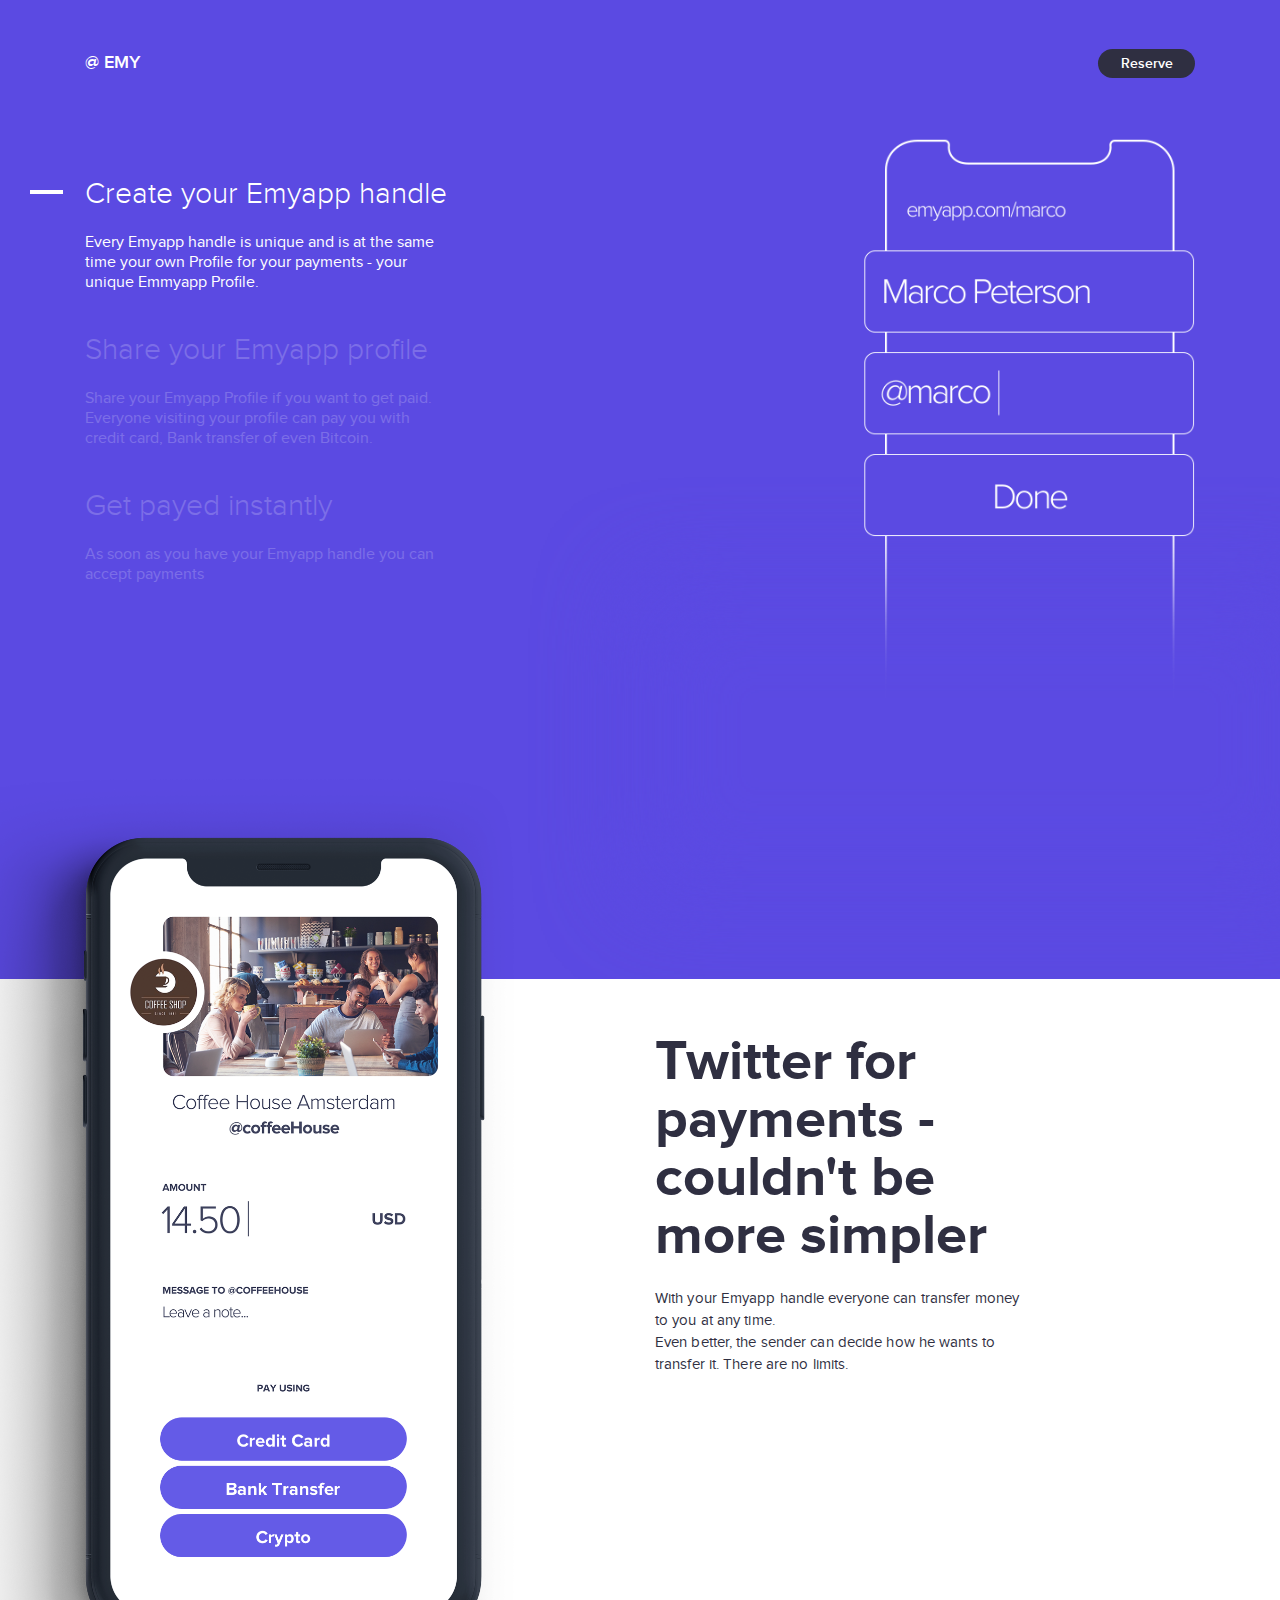
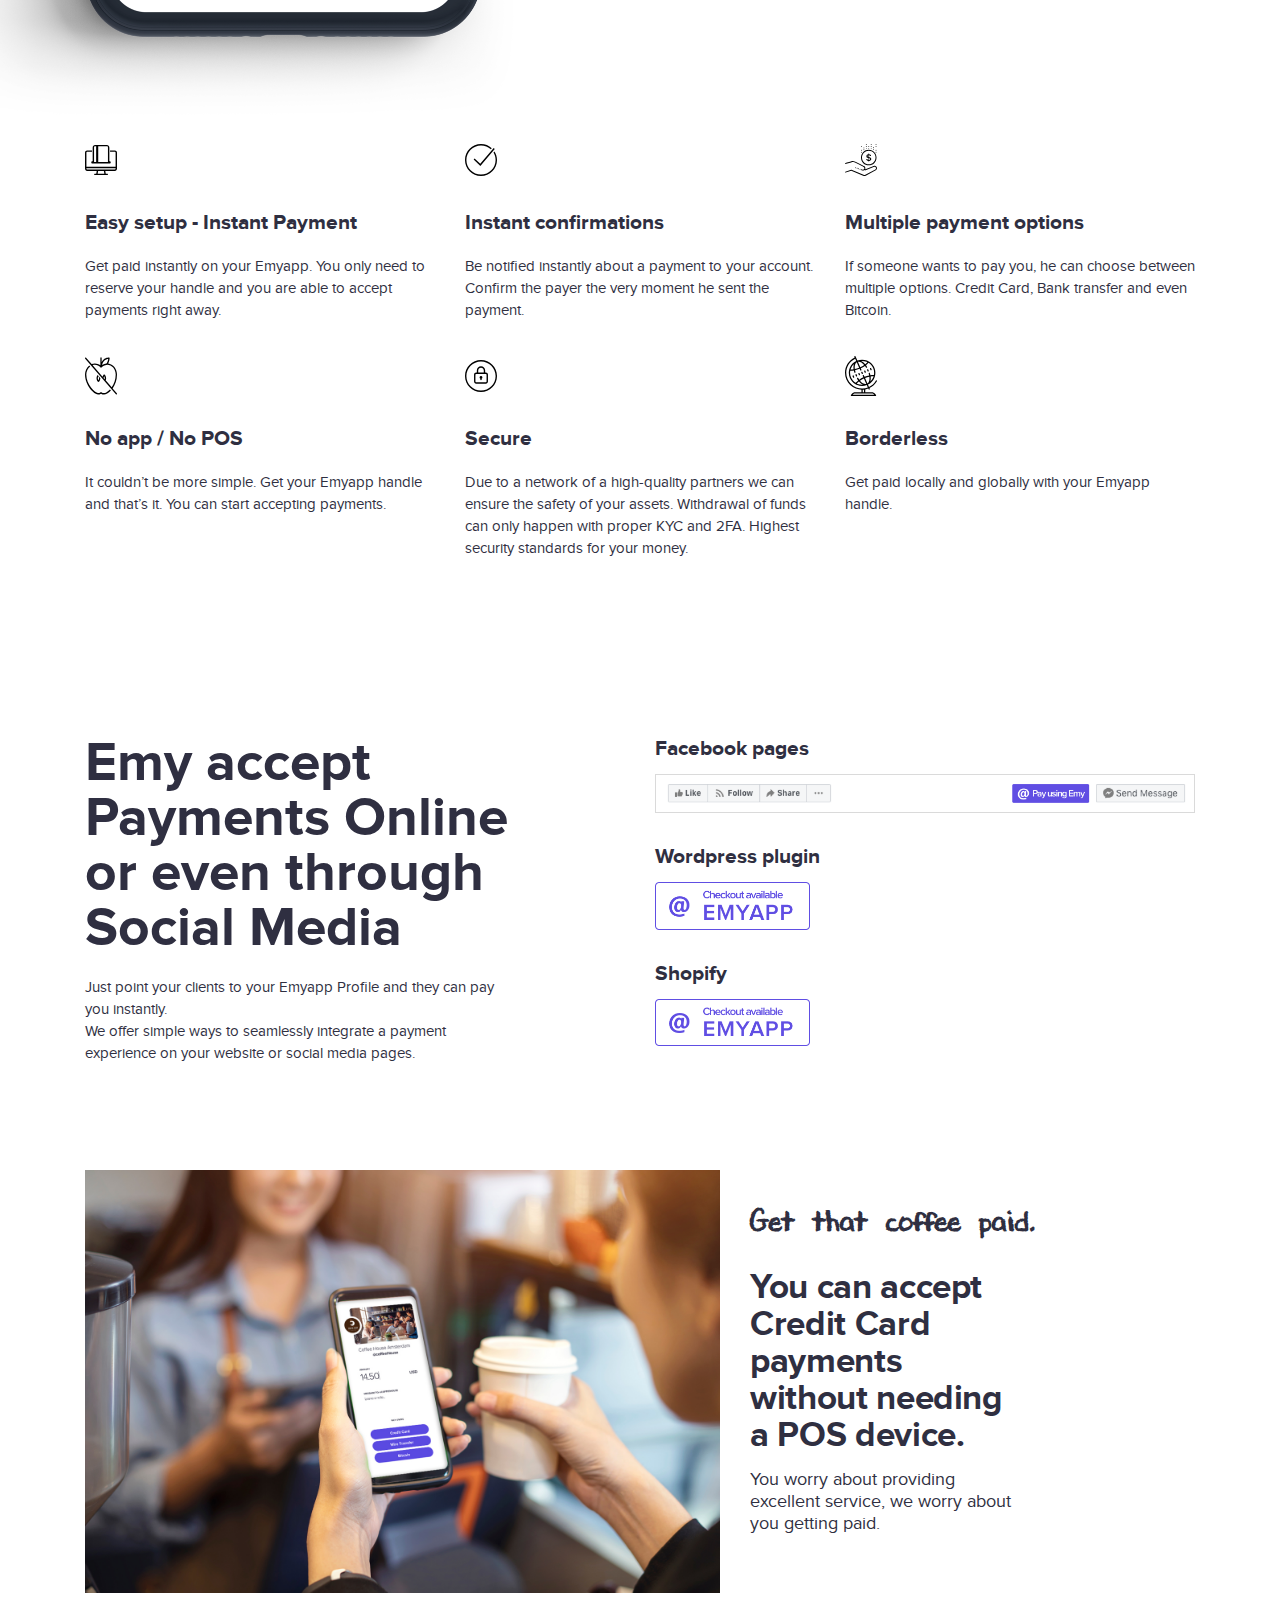
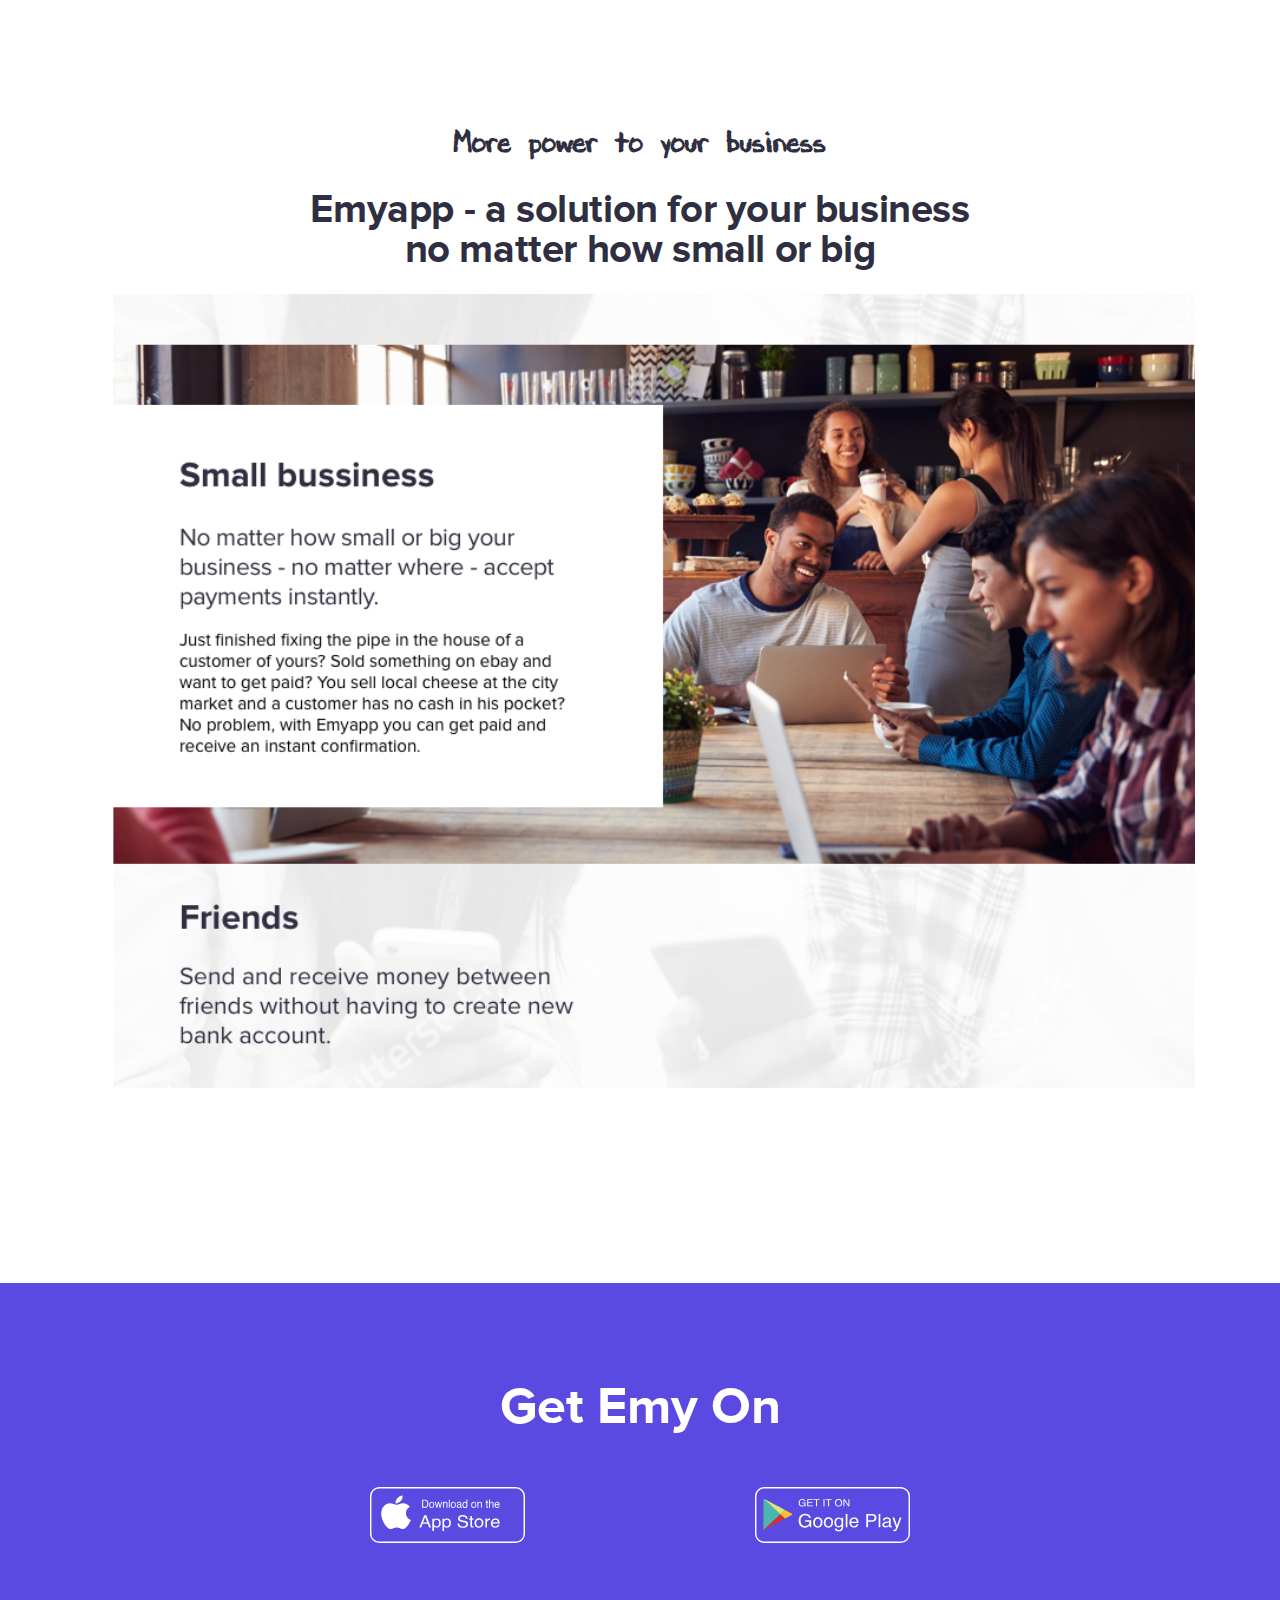
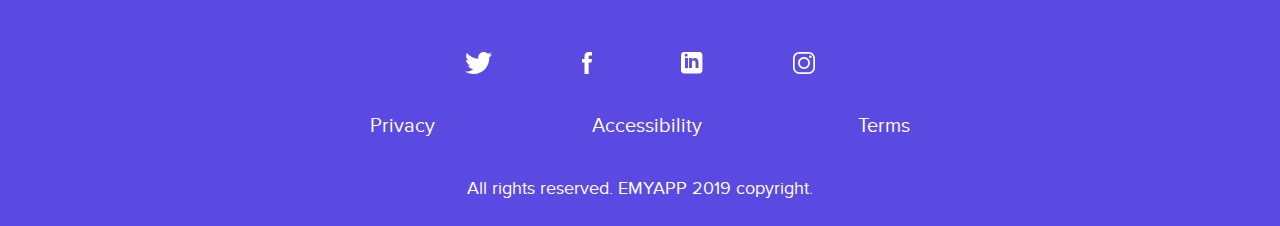
==== commit e9bfbb36: "browser compatibility" ====
--- a/main.html
+++ b/main.html
@@ -4,6 +4,12 @@
     <meta charset="UTF-8" />
     <meta name="viewport" content="width=device-width, initial-scale=1.0" />
     <meta http-equiv="X-UA-Compatible" content="ie=edge" />
+    <meta name="robots" content="noindex" />
+    <link
+      rel="icon"
+      type="image/png"
+      href="./assets/media/favicon/favicon.png"
+    />
     <title>Document</title>
     <link rel="stylesheet" href="./assets/css/bootstrap.min.css" />
     <link rel="stylesheet" href="./assets/css/style.css" />
@@ -70,7 +76,6 @@
             </div>
           </div>
           <div class="col-md-4 col-lg-5">
-            <!-- src="./assets/media/desktop/images/landingpage_6.png"  992px-->
             <picture>
               <source
                 srcset="./assets/media/tablet/images/landigpage_3.png"
@@ -94,10 +99,7 @@
         </div>
       </div>
       <div class="row">
-        <!-- <div class="col-4 col-md-3  col-lg-6"> -->
         <div class="col-4 col-sm-5  col-lg-6">
-          <!-- <img src="./assets/media/mobile/images/mobile.png" alt="" sizes="" srcset=""> -->
-
           <picture>
             <source
               srcset="./assets/media/mobile/images/mobile.png"
@@ -113,7 +115,6 @@
             />
           </picture>
         </div>
-        <!-- <div class="col-8 col-sm-3  col-lg-5"> -->
         <div class="col-8 col-sm-5  col-lg-5">
           <p>
             With your Emyapp handle everyone can transfer money to you at any
@@ -373,6 +374,5 @@
       crossorigin="anonymous"
     ></script>
     <script src="./assets/js/bootstrap.min.js"></script>
-    <!-- <script src="./assets/js/main.js"></script> -->
   </body>
-</html>+</html>
--- a/assets/css/style.css
+++ b/assets/css/style.css
@@ -5,6 +5,7 @@
 *::before {
   padding: 0;
   margin: 0;
+  -webkit-box-sizing: border-box;
   box-sizing: border-box; }
 
 p,
@@ -48,6 +49,8 @@
 
 a {
   color: #ffffff;
+  -webkit-transition: 0.3s ease-in-out;
+  -o-transition: 0.3s ease-in-out;
   transition: 0.3s ease-in-out; }
   a:hover {
     text-decoration: none;
@@ -57,12 +60,20 @@
   background-color: #5B4AE2;
   overflow: hidden; }
   .slider-section .index-nav {
+    display: -webkit-box;
+    display: -ms-flexbox;
     display: flex;
+    -webkit-box-pack: justify;
+    -ms-flex-pack: justify;
     justify-content: space-between;
+    -webkit-box-align: baseline;
+    -ms-flex-align: baseline;
     align-items: baseline; }
   .slider-section .reserve-index-btn {
     height: 2.5rem;
     width: 9.5rem;
+    display: -webkit-box;
+    display: -ms-flexbox;
     display: flex;
     font-size: 1.4rem;
     font-weight: 500;
@@ -70,18 +81,23 @@
     padding: 0.4rem 2.2rem;
     border-radius: 3.4rem;
     background-color: #2F2F41;
+    -webkit-transition: 0.3s ease-in-out;
+    -o-transition: 0.3s ease-in-out;
     transition: 0.3s ease-in-out; }
     .slider-section .reserve-index-btn:hover {
       color: #2F2F41;
       background-color: #ffffff;
+      -webkit-transform: scale(1.1);
+      -ms-transform: scale(1.1);
       transform: scale(1.1);
       -webkit-box-shadow: 5px 5px 5px 0px rgba(0, 0, 0, 0.75);
-      -moz-box-shadow: 5px 5px 5px 0px rgba(0, 0, 0, 0.75);
       box-shadow: 5px 5px 5px 0px rgba(0, 0, 0, 0.75); }
   .slider-section .screens .screen-2 {
     padding-top: 9.4rem;
     padding-bottom: 12.6rem; }
     .slider-section .screens .screen-2 .small-img img {
+      -webkit-transform: scale(1.5) translateY(7rem) translateX(-20%);
+      -ms-transform: scale(1.5) translateY(7rem) translateX(-20%);
       transform: scale(1.5) translateY(7rem) translateX(-20%); }
 
 .twitter-payments {
@@ -102,14 +118,23 @@
 .icons-section {
   margin-bottom: 8rem; }
   .icons-section .icons-box {
+    display: -webkit-box;
+    display: -ms-flexbox;
     display: flex;
+    -webkit-box-orient: horizontal;
+    -webkit-box-direction: normal;
+    -ms-flex-flow: row wrap;
     flex-flow: row wrap; }
     .icons-section .icons-box img {
       width: 3.2rem;
       height: auto;
       margin-right: 16px; }
     .icons-section .icons-box h3 {
+      display: -webkit-box;
+      display: -ms-flexbox;
       display: flex;
+      -webkit-box-align: center;
+      -ms-flex-align: center;
       align-items: center;
       font-size: 1.6rem;
       font-weight: bold; }
@@ -153,9 +178,18 @@
     line-height: 1.7rem;
     margin-bottom: 2.6rem; }
   .pay-coffee span {
+    display: -webkit-box;
+    display: -ms-flexbox;
     display: flex;
+    -webkit-box-orient: vertical;
+    -webkit-box-direction: normal;
+    -ms-flex-direction: column;
     flex-direction: column;
+    -webkit-box-align: center;
+    -ms-flex-align: center;
     align-items: center;
+    -webkit-box-pack: center;
+    -ms-flex-pack: center;
     justify-content: center;
     width: 100%; }
   .pay-coffee img {
@@ -202,19 +236,26 @@
     margin-bottom: 5rem; }
     footer .store-icons img {
       width: 11rem;
+      -webkit-transition: 0.3s ease-in-out;
+      -o-transition: 0.3s ease-in-out;
       transition: 0.3s ease-in-out; }
       footer .store-icons img:hover {
+        -webkit-transform: scale(1.1);
+        -ms-transform: scale(1.1);
         transform: scale(1.1);
         -webkit-box-shadow: 10px 10px 10px 0px rgba(0, 0, 0, 0.75);
-        -moz-box-shadow: 10px 10px 10px 0px rgba(0, 0, 0, 0.75);
         box-shadow: 10px 10px 10px 0px rgba(0, 0, 0, 0.75);
         border-radius: 9%; }
   footer .social-icons {
     margin-bottom: 2rem; }
     footer .social-icons img {
       height: 1.7rem;
+      -webkit-transition: 0.3s ease-in-out;
+      -o-transition: 0.3s ease-in-out;
       transition: 0.3s ease-in-out; }
       footer .social-icons img:hover {
+        -webkit-transform: scale(1.3);
+        -ms-transform: scale(1.3);
         transform: scale(1.3); }
   footer .privacy-terms {
     margin-bottom: 2.3rem;
@@ -237,7 +278,12 @@
   line-height: 3rem;
   font-weight: 300; }
 .signup-section .left-signup {
+  display: -webkit-box;
+  display: -ms-flexbox;
   display: flex;
+  -webkit-box-orient: vertical;
+  -webkit-box-direction: normal;
+  -ms-flex-direction: column;
   flex-direction: column;
   color: #ffffff;
   min-height: 100vh;
@@ -251,10 +297,17 @@
     font-weight: bold;
     line-height: 2.2rem; }
 .signup-section .right-signup {
+  display: -webkit-box;
+  display: -ms-flexbox;
   display: flex;
+  -webkit-box-orient: vertical;
+  -webkit-box-direction: normal;
+  -ms-flex-direction: column;
   flex-direction: column;
   text-align: center;
   min-height: 100vh;
+  -webkit-box-pack: center;
+  -ms-flex-pack: center;
   justify-content: center; }
   .signup-section .right-signup h2 {
     margin-bottom: 4.9rem; }
@@ -270,9 +323,10 @@
     padding-top: 1.3rem;
     padding-bottom: 1.3rem;
     border-radius: 30px;
-    background-color: #5B4AE2;
+    background-color: #5b4ae2;
+    -webkit-box-shadow: -1px 2px 5px 0 rgba(142, 142, 142, 0.5);
     box-shadow: -1px 2px 5px 0 rgba(142, 142, 142, 0.5);
-    color: #F8F8F8;
+    color: #f8f8f8;
     font-size: 2rem;
     font-weight: 500;
     letter-spacing: -0.27px;
@@ -292,7 +346,14 @@
       border-right: none;
       border-color: #B9B9B9;
       padding-left: 40px;
-      color: #2F2F41; }
+      color: #2F2F41;
+      box-shadow: none; }
+      .signup-section .right-signup .input-box input::-webkit-input-placeholder {
+        color: #B9B9B9; }
+      .signup-section .right-signup .input-box input:-ms-input-placeholder {
+        color: #B9B9B9; }
+      .signup-section .right-signup .input-box input::-ms-input-placeholder {
+        color: #B9B9B9; }
       .signup-section .right-signup .input-box input::placeholder {
         color: #B9B9B9; }
       .signup-section .right-signup .input-box input:focus {
@@ -310,21 +371,35 @@
       top: 3.5rem;
       left: 0.4rem; }
     .signup-section .right-signup .input-box .validation-alert {
+      -ms-flex-item-align: start;
       align-self: start;
+      display: -webkit-box;
+      display: -ms-flexbox;
       display: flex;
       color: #E14141;
       font-size: 1rem;
       letter-spacing: -0.14px;
       line-height: 1.2rem; }
     .signup-section .right-signup .input-box .floating-label {
+      -webkit-transform: translateY(-40px);
+      -ms-transform: translateY(-40px);
       transform: translateY(-40px);
       left: 40px;
       position: absolute;
-      transition: all .3s;
+      -webkit-transition: all 0.3s;
+      -o-transition: all 0.3s;
+      transition: all 0.3s;
       color: #B9B9B9; }
+    @media screen and (-ms-high-contrast: active), (-ms-high-contrast: none) {
+      .signup-section .right-signup .input-box {
+        /*IE10+-specific CSS here*/ }
+        .signup-section .right-signup .input-box .floating-label {
+          display: none; } }
     .signup-section .right-signup .input-box input:placeholder-shown ~ label {
       opacity: 1;
       visibility: hidden;
+      -webkit-transform: translateY(-20px);
+      -ms-transform: translateY(-20px);
       transform: translateY(-20px); }
 .signup-section .signup-success {
   color: #ffffff; }
@@ -373,7 +448,12 @@
   line-height: 1.7rem;
   padding-top: 4rem; }
 .screens .screen-1 {
+  display: -webkit-box;
+  display: -ms-flexbox;
   display: flex;
+  -webkit-box-orient: vertical;
+  -webkit-box-direction: normal;
+  -ms-flex-direction: column;
   flex-direction: column;
   color: #ffffff; }
   .screens .screen-1 h2 {
@@ -395,7 +475,10 @@
       font-weight: 500; }
   .screens .screen-1 .yourhandle {
     position: relative;
+    display: -webkit-box;
+    display: -ms-flexbox;
     display: flex;
+    -ms-flex-line-pack: center;
     align-content: center;
     height: 44px;
     width: 90%;
@@ -441,8 +524,14 @@
     position: absolute;
     right: -3rem;
     top: 24%;
+    display: -webkit-box;
+    display: -ms-flexbox;
     display: flex;
+    -webkit-box-pack: center;
+    -ms-flex-pack: center;
     justify-content: center;
+    -webkit-box-align: center;
+    -ms-flex-align: center;
     align-items: center;
     height: 22px;
     width: 70px;
@@ -454,6 +543,8 @@
     font-size: 1rem;
     font-weight: 500;
     line-height: 1.2rem;
+    -webkit-transition: 0.3s ease-in-out;
+    -o-transition: 0.3s ease-in-out;
     transition: 0.3s ease-in-out; }
     .screens .screen-1 #reserve-btn:hover {
       color: #2F2F41;
@@ -463,10 +554,24 @@
       padding-left: 5px; }
 .screens .screen-2 {
   color: #ffffff;
-  padding-top: 16rem;
+  -ms-flex-line-pack: center;
   align-content: center;
+  -webkit-box-pack: center;
+  -ms-flex-pack: center;
   justify-content: center;
-  height: 100vh; }
+  height: 100vh;
+  -webkit-animation: fade-in 1s ease-in;
+  animation: fade-in 1s ease-in; }
+@-webkit-keyframes fade-in {
+  0% {
+    opacity: 0.2; }
+  100% {
+    opacity: 1; } }
+@keyframes fade-in {
+  0% {
+    opacity: 0.2; }
+  100% {
+    opacity: 1; } }
   .screens .screen-2 .text-box {
     opacity: 0.2; }
     .screens .screen-2 .text-box + .text-box {
@@ -482,6 +587,8 @@
   .screens .screen-2 img {
     width: 100%;
     height: auto;
+    -webkit-transform: scale(1.5) translateY(7rem);
+    -ms-transform: scale(1.5) translateY(7rem);
     transform: scale(1.5) translateY(7rem); }
   .screens .screen-2 .img-divider {
     padding-top: 4rem; }
@@ -514,9 +621,13 @@
     .online-payments h2 {
       line-height: 3.8rem;
       margin-bottom: 1.5rem;
+      width: -webkit-fit-content;
+      width: -moz-fit-content;
       width: fit-content; }
     .online-payments p {
       line-height: 3.1rem;
+      width: -webkit-fit-content;
+      width: -moz-fit-content;
       width: fit-content; }
     .online-payments h3 {
       font-size: 2.1rem;
@@ -553,7 +664,10 @@
       line-height: 2rem; }
     footer p {
       font-size: 1.4rem;
-      line-height: 1.7rem; } }
+      line-height: 1.7rem; }
+
+  .screens .screen-2 .img-divider-576 {
+    padding-top: 4rem; } }
 /* Medium devices (tablets, 768px and up) */
 @media (min-width: 768px) {
   h4 {
@@ -566,6 +680,9 @@
     background-color: #ffffff; }
 
   .white-stripes {
+    background: -webkit-gradient(linear, right top, left top, color-stop(60%, #ffffff), color-stop(40%, #5B4AE2));
+    background: -webkit-linear-gradient(right, #ffffff 60%, #5B4AE2 40%);
+    background: -o-linear-gradient(right, #ffffff 60%, #5B4AE2 40%);
     background: linear-gradient(to left, #ffffff 60%, #5B4AE2 40%); }
 
   .slider-section .reserve-index-btn {
@@ -588,6 +705,9 @@
   .icons-section {
     margin-bottom: 14.7rem; }
     .icons-section .icons-box {
+      -webkit-box-orient: vertical;
+      -webkit-box-direction: normal;
+      -ms-flex-flow: column nowrap;
       flex-flow: column nowrap; }
       .icons-section .icons-box img {
         height: 50px;
@@ -616,6 +736,8 @@
       line-height: 3rem;
       text-align: left; }
     .pay-coffee span {
+      -webkit-box-align: start;
+      -ms-flex-align: start;
       align-items: start; }
 
   .business-solution h2 {
@@ -627,8 +749,15 @@
   .signup-section .right-signup h2 {
     text-align: left; }
   .signup-section .signup-success {
+    display: -webkit-box;
+    display: -ms-flexbox;
     display: flex;
+    -webkit-box-orient: vertical;
+    -webkit-box-direction: normal;
+    -ms-flex-direction: column;
     flex-direction: column;
+    -webkit-box-align: start;
+    -ms-flex-align: start;
     align-items: flex-start; }
     .signup-section .signup-success .icon-checked {
       font-size: 9.6rem;
@@ -667,7 +796,7 @@
       width: 3.3rem;
       background-color: #ffffff;
       bottom: 50%;
-      left: -10.5rem; }
+      left: -10rem; }
   .screens .screen-1 h3 {
     font-size: 1.4rem;
     line-height: 1.7rem;
@@ -708,6 +837,7 @@
     font-size: 1.6rem;
     font-weight: 500;
     line-height: 4.5rem;
+    -webkit-box-sizing: content-box;
     box-sizing: content-box;
     border: 1rem solid #5B4AE2; }
     .screens .screen-1 #reserve-btn i {
@@ -724,15 +854,21 @@
       font-size: 3rem;
       font-weight: 300;
       line-height: 3.6rem; }
+      .screens .screen-2 h2:before {
+        left: -5.5rem; }
     .screens .screen-2 p {
       max-width: 35.6rem;
       font-size: 1.6rem;
       line-height: 2rem;
       margin-top: 2rem; }
     .screens .screen-2 img {
+      -webkit-transform: scale(2.5) translateY(9rem) translateX(-4.5rem);
+      -ms-transform: scale(2.5) translateY(9rem) translateX(-4.5rem);
       transform: scale(2.5) translateY(9rem) translateX(-4.5rem); } }
 @media (min-width: 921px) {
   .screens .screen-2 img {
+    -webkit-transform: scale(3.5) translateY(6.4rem) translateX(-2.5rem);
+    -ms-transform: scale(3.5) translateY(6.4rem) translateX(-2.5rem);
     transform: scale(3.5) translateY(6.4rem) translateX(-2.5rem); } }
 /* Large devices (desktops, 992px and up) */
 @media (min-width: 992px) {
@@ -740,6 +876,8 @@
     font-size: 5.6rem; }
 
   .screens .screen-2 img {
+    -webkit-transform: scale(2) translateY(9rem);
+    -ms-transform: scale(2) translateY(9rem);
     transform: scale(2) translateY(9rem); }
 
   .twitter-payments {
@@ -844,7 +982,8 @@
     padding: 0.9rem 3.6rem; }
   .slider-section .screens .screen-2 {
     padding-top: 19.7rem;
-    padding-bottom: 31.9rem; }
+    padding-bottom: 31.9rem;
+    height: auto; }
 
   .pay-coffee {
     margin-bottom: 7rem; }
@@ -855,9 +994,14 @@
       max-width: 86rem; }
     .pay-coffee span {
       height: 57rem;
+      -webkit-box-align: center;
+      -ms-flex-align: center;
       align-items: center; }
 
   .white-stripes {
+    background: -webkit-gradient(linear, right top, left top, color-stop(51%, #ffffff), color-stop(49%, #5B4AE2));
+    background: -webkit-linear-gradient(right, #ffffff 51%, #5B4AE2 49%);
+    background: -o-linear-gradient(right, #ffffff 51%, #5B4AE2 49%);
     background: linear-gradient(to left, #ffffff 51%, #5B4AE2 49%); }
     .white-stripes .bot-mask {
       background-color: #ffffff;
@@ -947,6 +1091,7 @@
     width: 19.4rem;
     font-size: 2.2rem;
     line-height: 5.9rem;
+    -webkit-box-sizing: content-box;
     box-sizing: content-box;
     border: 1.9rem solid #5B4AE2;
     border-radius: 5.4rem; }
@@ -965,6 +1110,8 @@
       max-width: 38.2rem;
       margin-top: 2.5rem; }
     .screens .screen-2 img {
+      -webkit-transform: scale(2) translateY(9rem);
+      -ms-transform: scale(2) translateY(9rem);
       transform: scale(2) translateY(9rem); } }
 
 /*# sourceMappingURL=style.css.map */
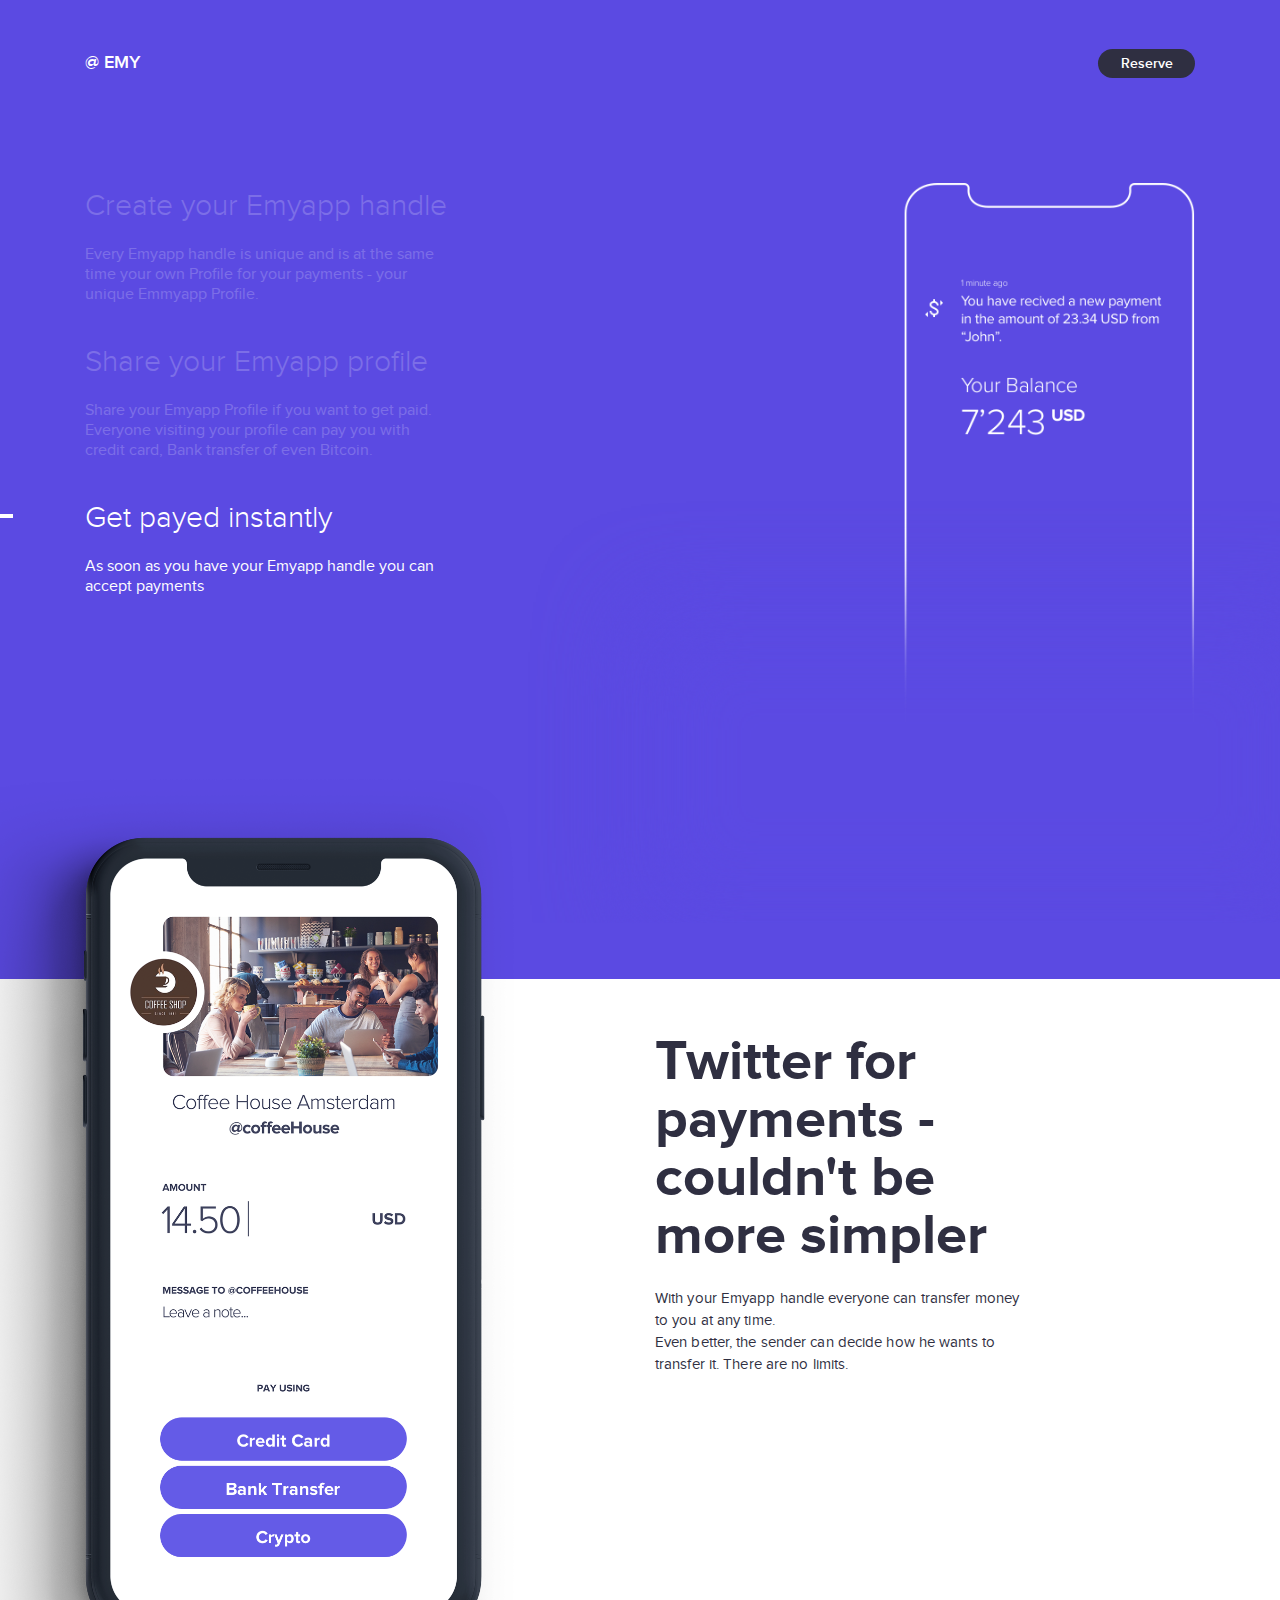
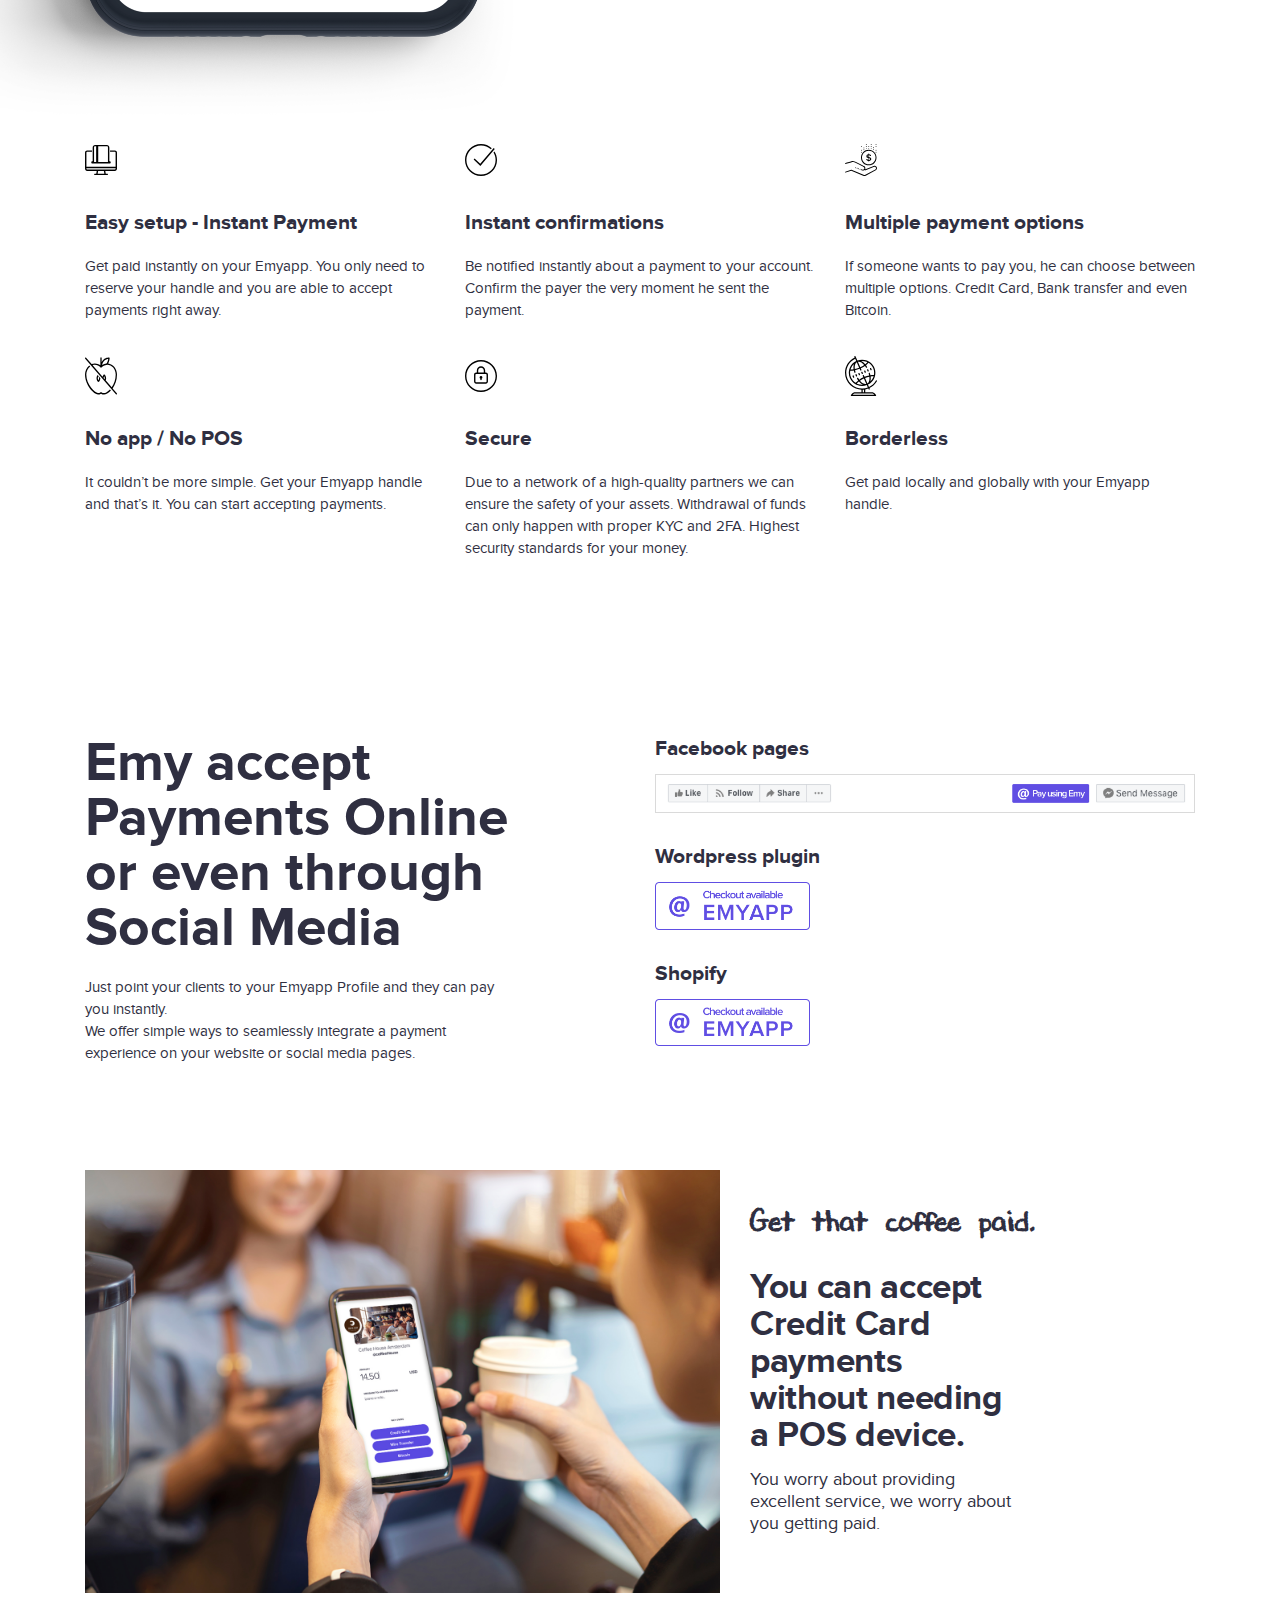
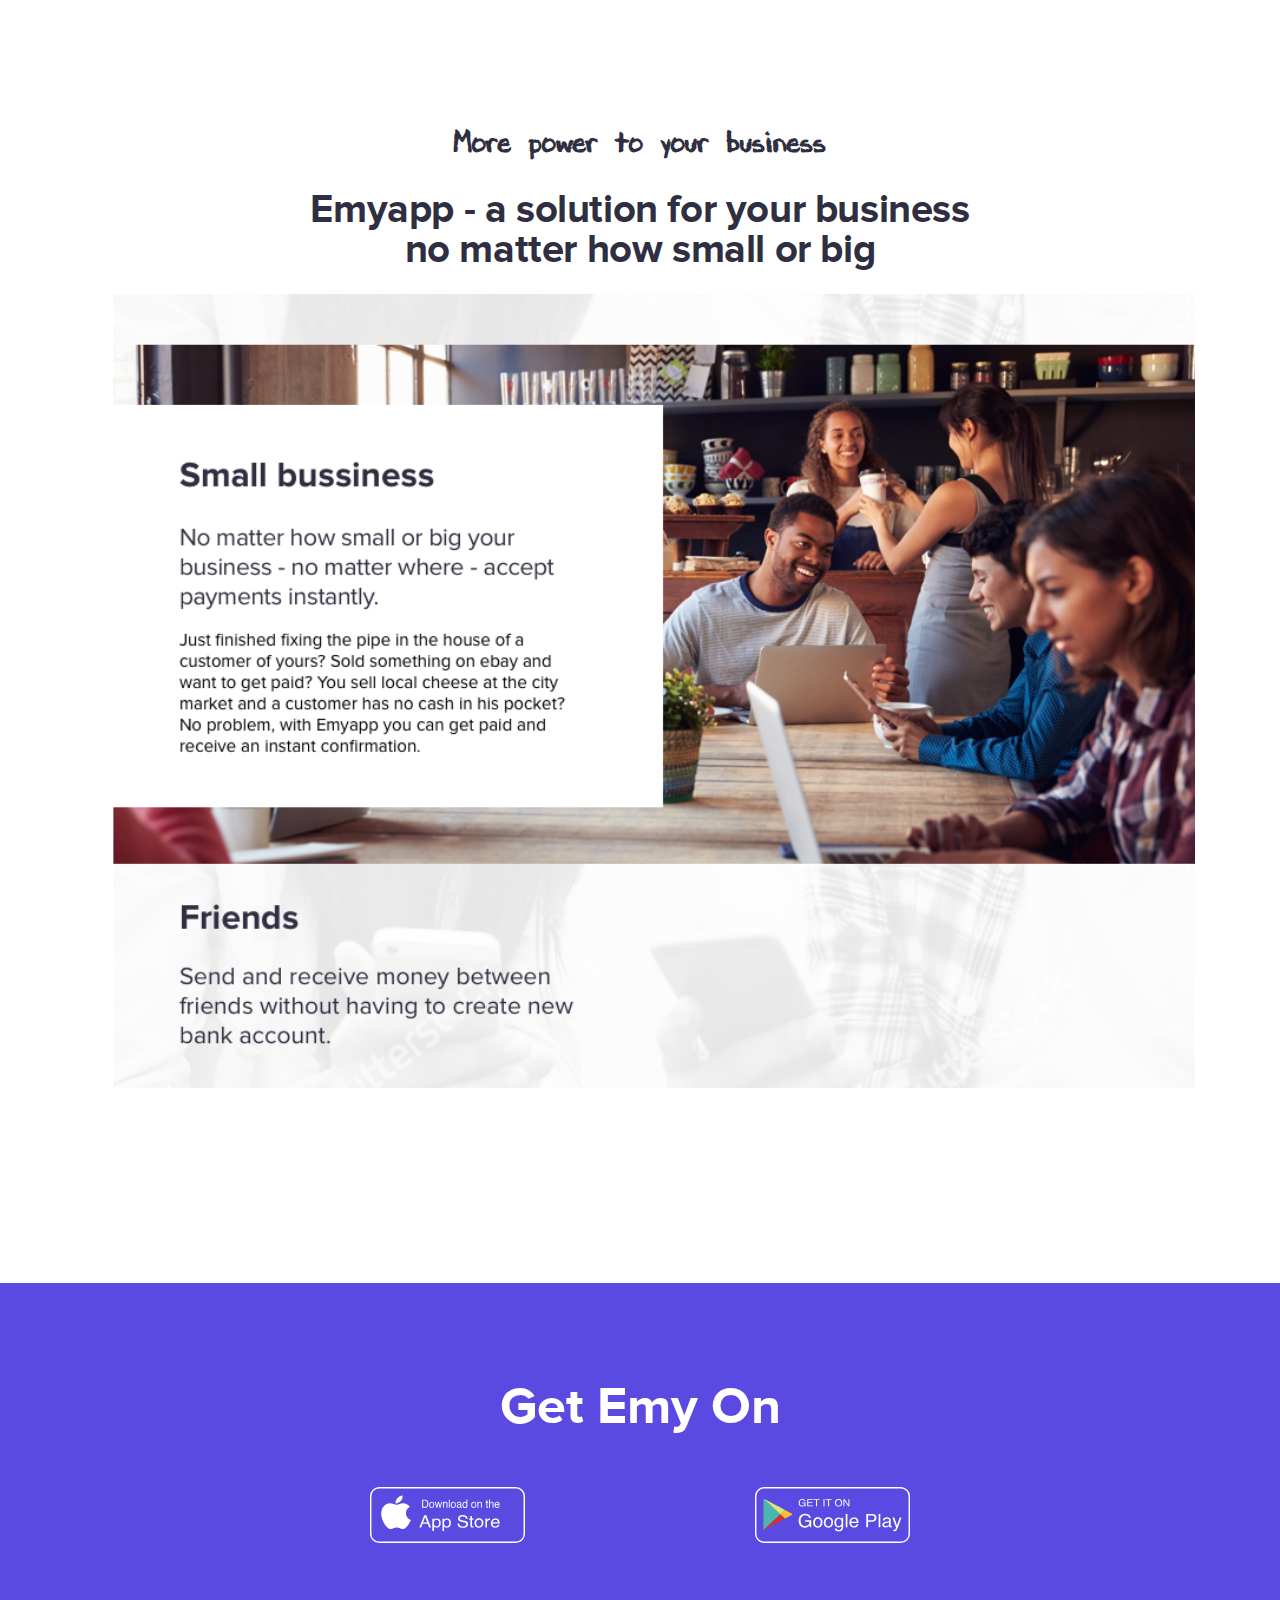
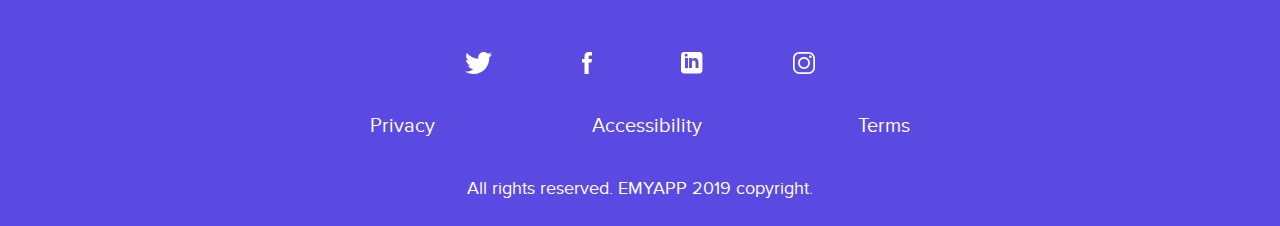
==== commit 17f60587: "transitions" ====
--- a/main.html
+++ b/main.html
@@ -26,34 +26,26 @@
           </div>
         </div>
         <!-- small screen -->
-        <div class="row screen-2 d-flex d-md-none">
+        <div class="row screen-2 d-flex d-md-none fade-in-screen">
           <div class="col-12">
             <div class="text-box box-active">
-              <h2>Share your Emyapp profile</h2>
-              <p>
-                Share your Emyapp Profile if you want to get paid. Everyone
-                visiting your profile can pay you with credit card, Bank
-                transfer of even Bitcoin.
-              </p>
+                <h2>Get payed instantly</h2>
+                <p>
+                  As soon as you have your Emyapp handle you can accept payments
+                </p>
             </div>
             <div class="col-8 offset-2 small-img">
               <img
-                src="./assets/media/tablet/images/landigpage_3.png"
+                src="./assets/media/tablet/images/landingpage_6.png"
                 alt="emy phone"
               />
             </div>
-            <div class="text-box img-divider">
-              <h2>Get payed instantly</h2>
-              <p>
-                As soon as you have your Emyapp handle you can accept payments
-              </p>
-            </div>
           </div>
         </div>
         <!-- large screen -->
-        <div class="row screen-2 d-none d-md-flex">
+        <div class="row screen-2 d-none d-md-flex fade-in-screen">
           <div class="col-md-8 col-lg-7">
-            <div class="text-box box-active">
+            <div class="text-box">
               <h2>Create your Emyapp handle</h2>
               <p>
                 Every Emyapp handle is unique and is at the same time your own
@@ -68,7 +60,7 @@
                 transfer of even Bitcoin.
               </p>
             </div>
-            <div class="text-box">
+            <div class="text-box box-active">
               <h2>Get payed instantly</h2>
               <p>
                 As soon as you have your Emyapp handle you can accept payments
@@ -78,12 +70,12 @@
           <div class="col-md-4 col-lg-5">
             <picture>
               <source
-                srcset="./assets/media/tablet/images/landigpage_3.png"
+                srcset="./assets/media/tablet/images/landingpage_6.png"
                 media="(max-width: 922px)"
               />
               <img
                 class="img-fluid"
-                src="./assets/media/desktop/images/landingpage_3.png"
+                src="./assets/media/desktop/images/landingpage_6.png"
                 alt="emy phone"
               />
             </picture>
@@ -374,5 +366,6 @@
       crossorigin="anonymous"
     ></script>
     <script src="./assets/js/bootstrap.min.js"></script>
+    <script src="./assets/js/scrolledToTop.js"></script>
   </body>
 </html>
--- a/assets/css/style.css
+++ b/assets/css/style.css
@@ -56,20 +56,23 @@
     text-decoration: none;
     color: #2F2F41; }
 
-.slider-section {
-  background-color: #5B4AE2;
-  overflow: hidden; }
-  .slider-section .index-nav {
-    display: -webkit-box;
-    display: -ms-flexbox;
-    display: flex;
-    -webkit-box-pack: justify;
-    -ms-flex-pack: justify;
-    justify-content: space-between;
-    -webkit-box-align: baseline;
-    -ms-flex-align: baseline;
-    align-items: baseline; }
-  .slider-section .reserve-index-btn {
+.index-nav {
+  display: -webkit-box;
+  display: -ms-flexbox;
+  display: flex;
+  -webkit-box-pack: justify;
+  -ms-flex-pack: justify;
+  justify-content: space-between;
+  -webkit-box-align: baseline;
+  -ms-flex-align: baseline;
+  align-items: baseline; }
+  .index-nav h5 {
+    color: #ffffff;
+    font-size: 1.7rem;
+    font-weight: 500;
+    line-height: 1.7rem;
+    padding-top: 4rem; }
+  .index-nav .reserve-index-btn {
     height: 2.5rem;
     width: 9.5rem;
     display: -webkit-box;
@@ -84,7 +87,7 @@
     -webkit-transition: 0.3s ease-in-out;
     -o-transition: 0.3s ease-in-out;
     transition: 0.3s ease-in-out; }
-    .slider-section .reserve-index-btn:hover {
+    .index-nav .reserve-index-btn:hover {
       color: #2F2F41;
       background-color: #ffffff;
       -webkit-transform: scale(1.1);
@@ -92,6 +95,10 @@
       transform: scale(1.1);
       -webkit-box-shadow: 5px 5px 5px 0px rgba(0, 0, 0, 0.75);
       box-shadow: 5px 5px 5px 0px rgba(0, 0, 0, 0.75); }
+
+.slider-section {
+  background-color: #5B4AE2;
+  overflow: hidden; }
   .slider-section .screens .screen-2 {
     padding-top: 9.4rem;
     padding-bottom: 12.6rem; }
@@ -429,18 +436,19 @@
 .full-screen {
   min-height: 100vh; }
 
-.screens .box-active {
-  opacity: 1 !important; }
-  .screens .box-active h2 {
-    position: relative; }
-    .screens .box-active h2:before {
-      content: "";
-      position: absolute;
-      height: 0.4rem;
-      width: 3.3rem;
-      background-color: #ffffff;
-      bottom: 50%;
-      left: -10.5rem; }
+@-webkit-keyframes fade-in-screen {
+  0% {
+    opacity: 0; }
+  100% {
+    opacity: 1; } }
+@keyframes fade-in-screen {
+  0% {
+    opacity: 0; }
+  100% {
+    opacity: 1; } }
+.screens .fade-in-screen {
+  -webkit-animation: fade-in 0.4s linear;
+  animation: fade-in 0.4s linear; }
 .screens h5 {
   color: #ffffff;
   font-size: 1.4rem;
@@ -484,7 +492,7 @@
     width: 90%;
     /* fallback */
     width: calc(100% - 5rem);
-    border: 1px solid rgba(255, 255, 255, 0.3);
+    border: 1px solid #ffffff;
     border-radius: 1.2rem;
     margin-top: 6rem; }
     .screens .screen-1 .yourhandle label {
@@ -559,9 +567,7 @@
   -webkit-box-pack: center;
   -ms-flex-pack: center;
   justify-content: center;
-  height: 100vh;
-  -webkit-animation: fade-in 1s ease-in;
-  animation: fade-in 1s ease-in; }
+  height: 100vh; }
 @-webkit-keyframes fade-in {
   0% {
     opacity: 0.2; }
@@ -572,6 +578,14 @@
     opacity: 0.2; }
   100% {
     opacity: 1; } }
+@keyframes fade-in-img {
+  0% {
+    opacity: 0; }
+  100% {
+    opacity: 1; } }
+  .screens .screen-2 .animate-me {
+    -webkit-animation: fade-in 1s ease-in;
+    animation: fade-in 1s ease-in; }
   .screens .screen-2 .text-box {
     opacity: 0.2; }
     .screens .screen-2 .text-box + .text-box {
@@ -590,8 +604,23 @@
     -webkit-transform: scale(1.5) translateY(7rem);
     -ms-transform: scale(1.5) translateY(7rem);
     transform: scale(1.5) translateY(7rem); }
+  .screens .screen-2 .animate-me-img {
+    -webkit-animation: fade-in-img 2s ease-in;
+    animation: fade-in-img 2s ease-in; }
   .screens .screen-2 .img-divider {
     padding-top: 4rem; }
+  .screens .screen-2 .box-active {
+    opacity: 1; }
+    .screens .screen-2 .box-active h2 {
+      position: relative; }
+      .screens .screen-2 .box-active h2:before {
+        content: "";
+        position: absolute;
+        height: 0.4rem;
+        width: 3.3rem;
+        background-color: #ffffff;
+        bottom: 50%;
+        left: -10.5rem; }
 
 /* Small devices (landscape phones, 576px and up) */
 @media (min-width: 576px) {
@@ -685,16 +714,17 @@
     background: -o-linear-gradient(right, #ffffff 60%, #5B4AE2 40%);
     background: linear-gradient(to left, #ffffff 60%, #5B4AE2 40%); }
 
-  .slider-section .reserve-index-btn {
+  .index-nav .reserve-index-btn {
     height: 2.9rem;
     width: 9.7rem;
     font-weight: 500;
     padding: 0.6rem 2.3rem;
     border-radius: 3.4rem;
     background-color: #2F2F41; }
-    .slider-section .reserve-index-btn:hover {
+    .index-nav .reserve-index-btn:hover {
       color: #2F2F41;
       background-color: #ffffff; }
+
   .slider-section .screens .screen-2 {
     padding-top: 12.8rem;
     padding-bottom: 40.2rem; }
@@ -845,10 +875,8 @@
       padding-left: 0.7rem; }
   .screens .screen-2 {
     padding-top: 0; }
-    .screens .screen-2 .text-box {
-      opacity: 0.2; }
-      .screens .screen-2 .text-box + .text-box {
-        margin-top: 4rem; }
+    .screens .screen-2 .text-box + .text-box {
+      margin-top: 4rem; }
     .screens .screen-2 h2 {
       max-width: 37.4rem;
       font-size: 3rem;
@@ -971,15 +999,16 @@
     line-height: 2.2rem; } }
 /* Extra large devices (large desktops, 1440px and up) */
 @media (min-width: 1440px) {
-  .slider-section .index-nav h5 {
+  .index-nav h5 {
     font-size: 2rem;
     line-height: 2.4rem; }
-  .slider-section .reserve-index-btn {
+  .index-nav .reserve-index-btn {
     height: 3.6rem;
     width: 13.5rem;
     font-size: 1.6rem;
     line-height: 1.9rem;
     padding: 0.9rem 3.6rem; }
+
   .slider-section .screens .screen-2 {
     padding-top: 19.7rem;
     padding-bottom: 31.9rem;
